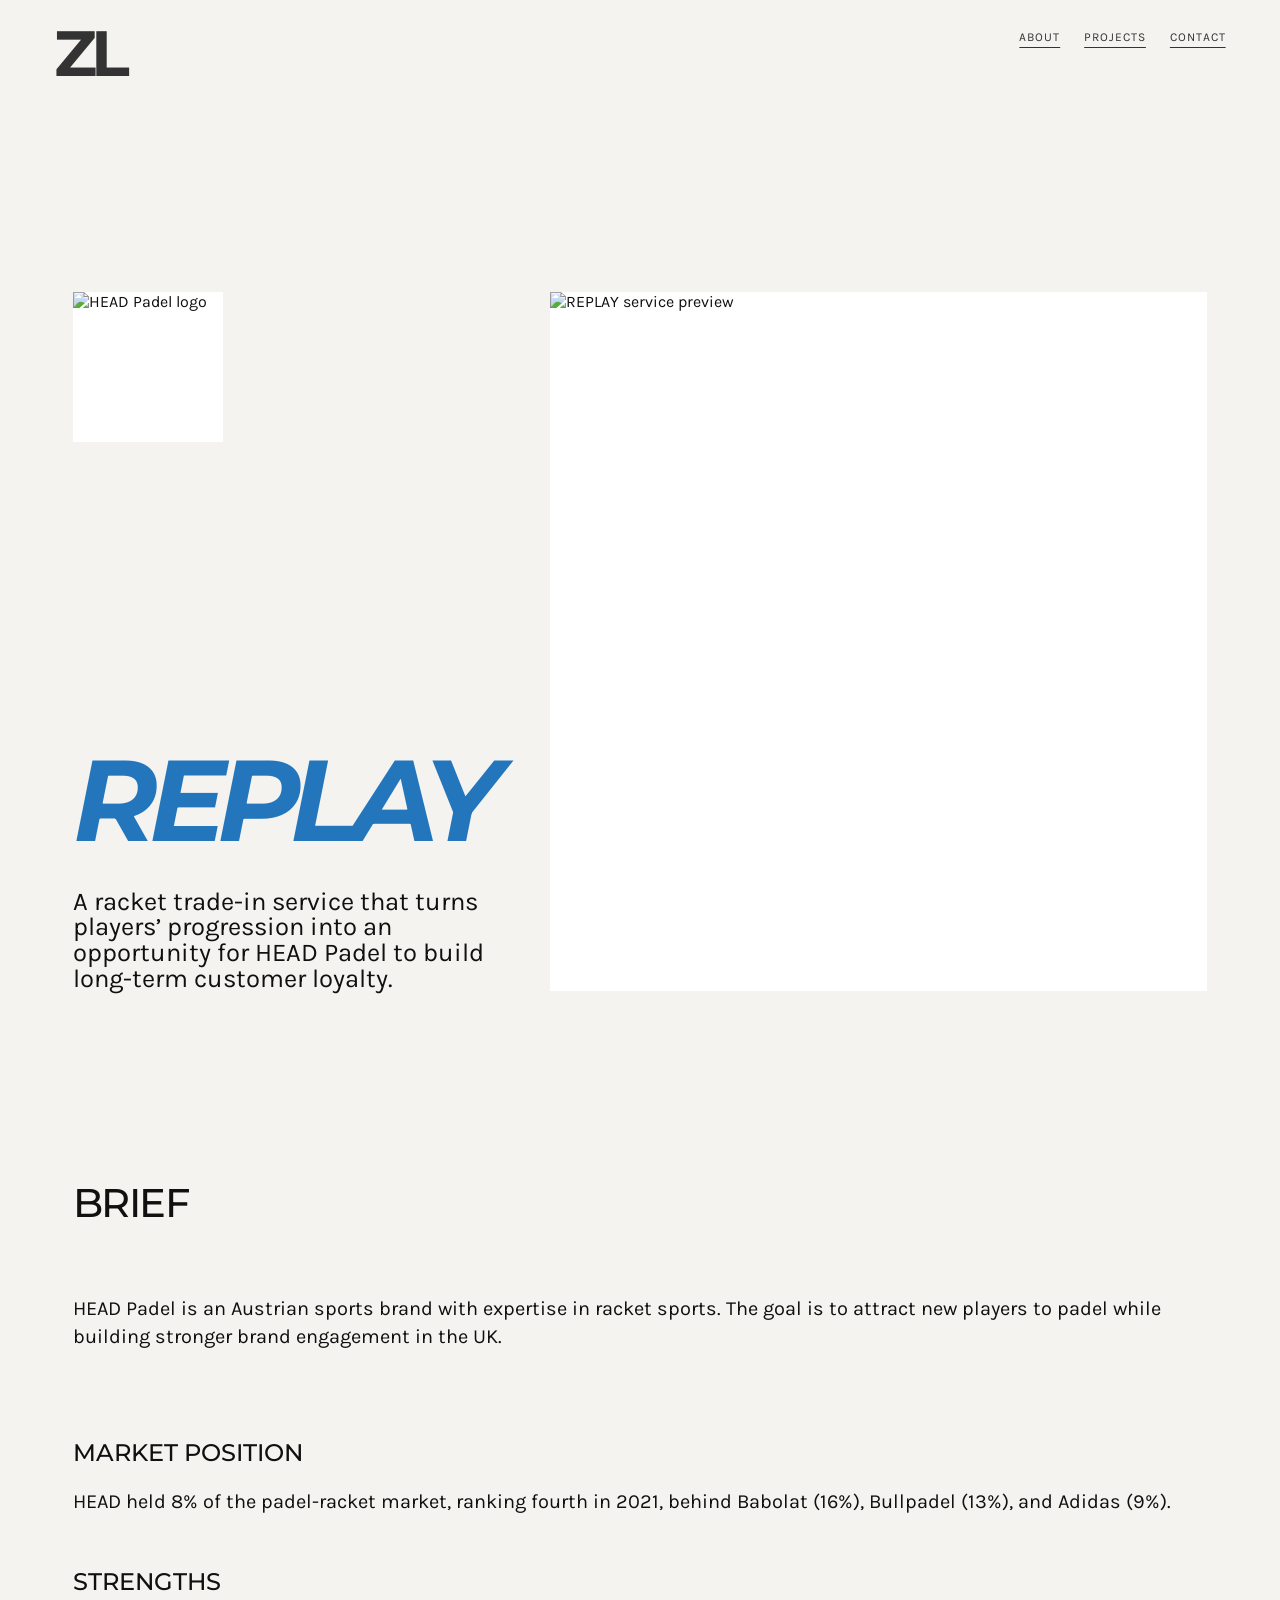
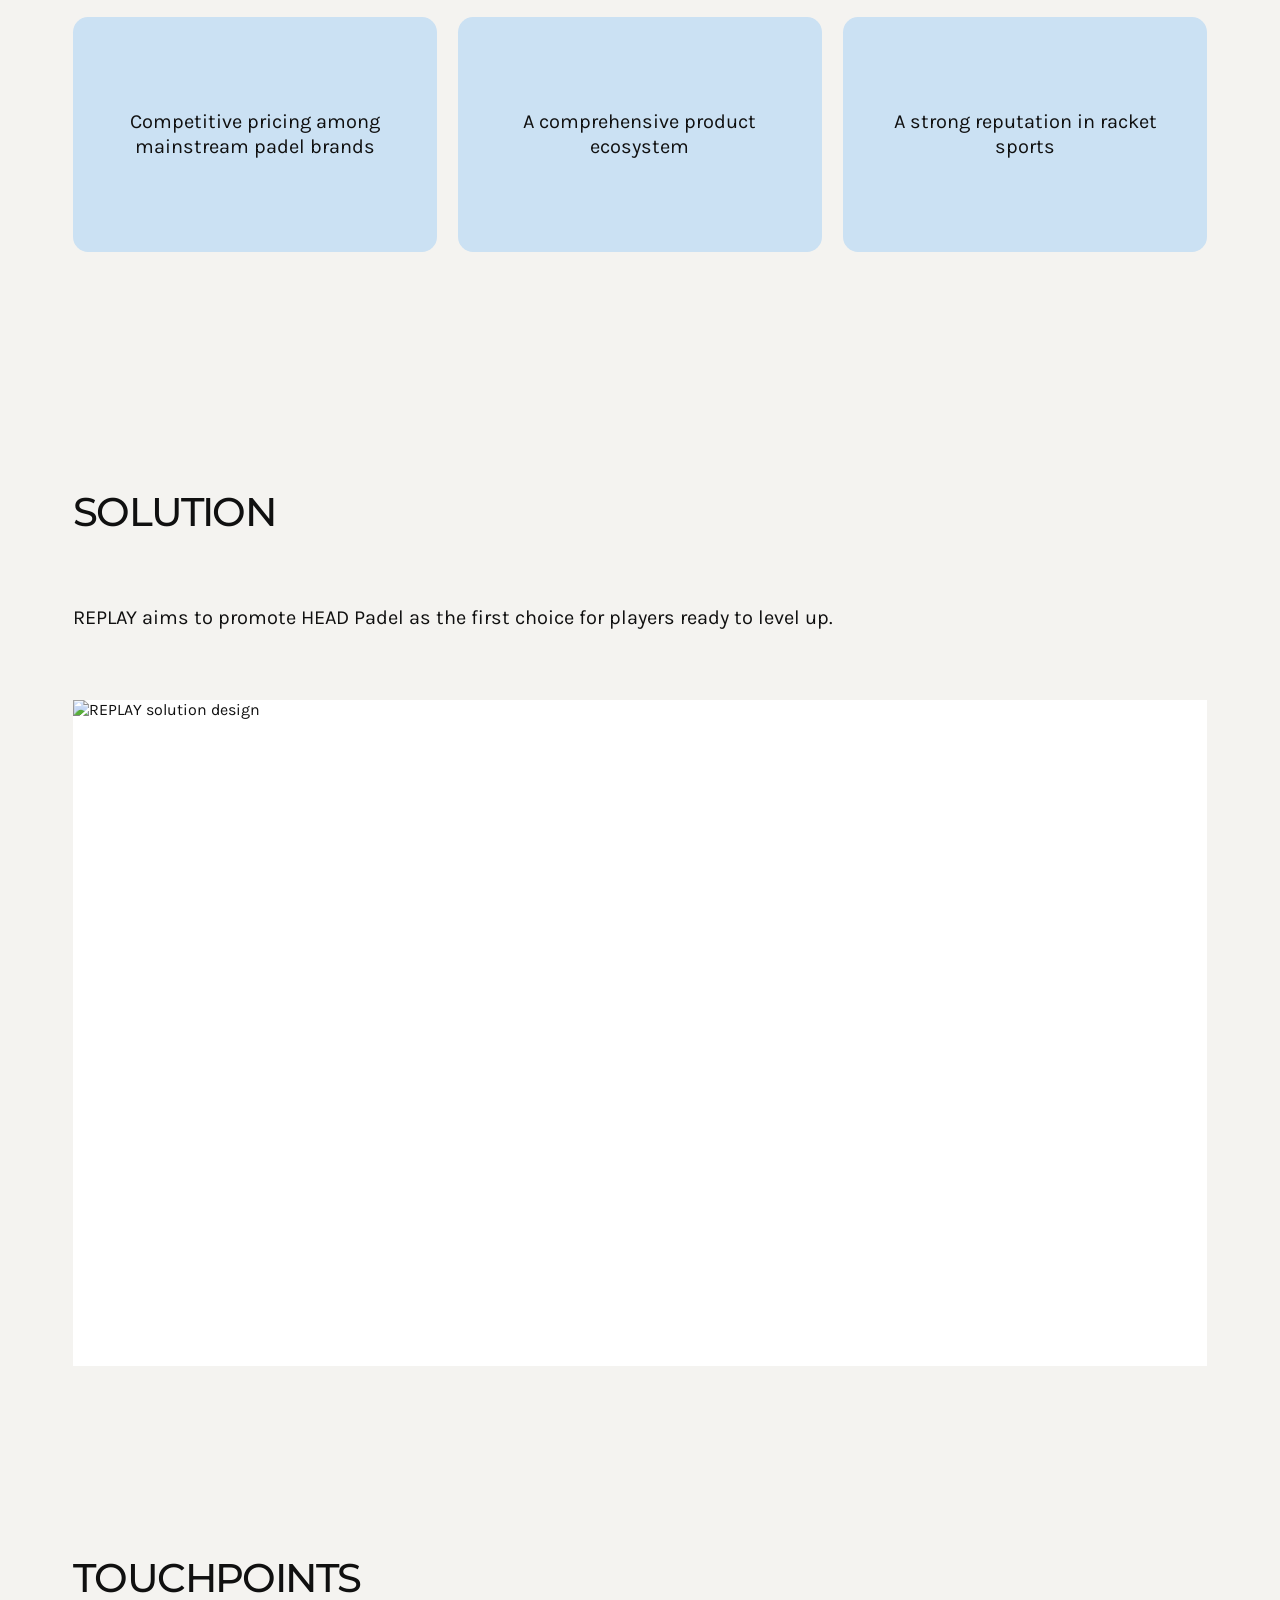
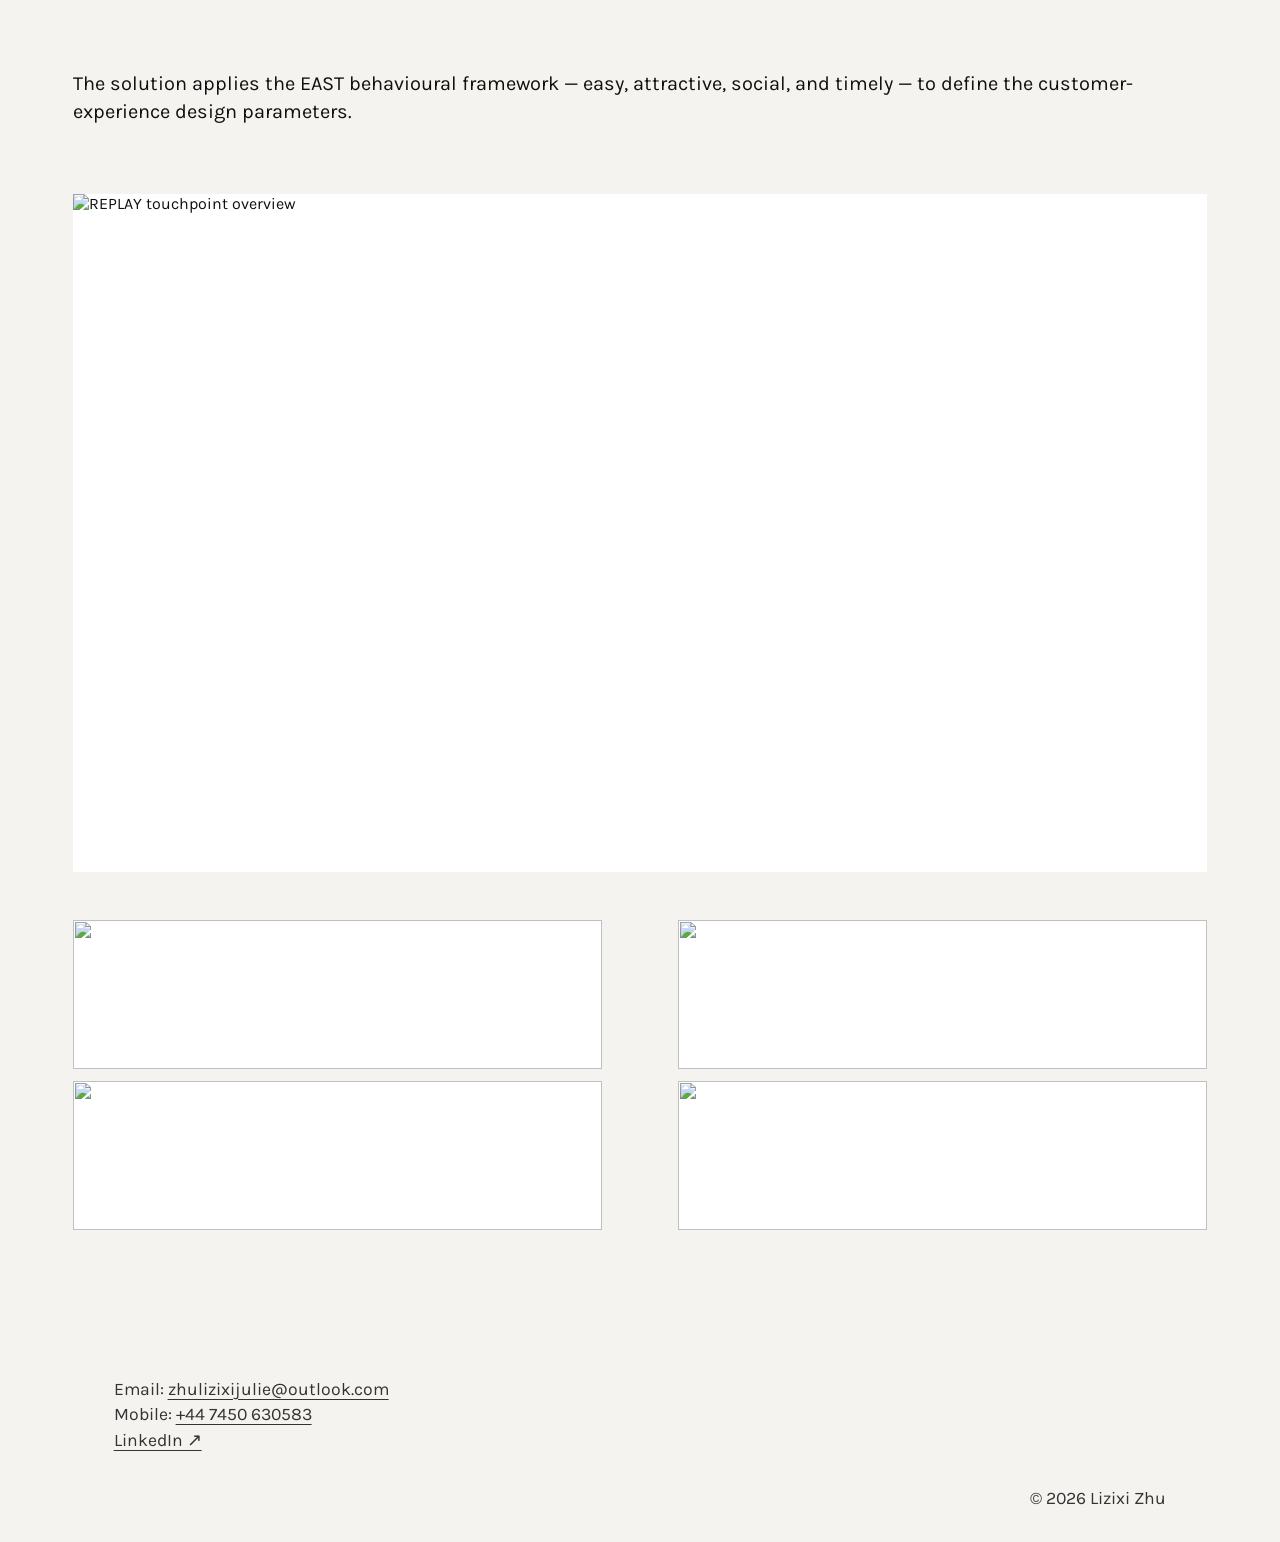
==== headpadel.html @ 60484701 "Add files via upload" ====
<!doctype html>
<html lang="en">
  <head>
    <meta charset="UTF-8" />
    <meta name="viewport" content="width=device-width, initial-scale=1.0" />
    <meta name="description" content="REPLAY — a HEAD Padel case study by Lizixi Zhu." />
    <title>REPLAY — Lizixi Zhu</title>
    <link rel="preconnect" href="https://fonts.googleapis.com" />
    <link rel="preconnect" href="https://fonts.gstatic.com" crossorigin />
    <link href="https://fonts.googleapis.com/css2?family=Karla:wght@400;500;700&family=Montserrat:ital,wght@0,400;0,500;0,600;0,700;1,700&display=swap" rel="stylesheet" />
    <link rel="stylesheet" href="styles.css" />
  </head>
  <body>
    <header class="site-header">
      <a class="monogram" href="index.html" aria-label="Lizixi Zhu home">ZL</a>
      <nav aria-label="Main navigation"><a href="index.html#about">About</a><a href="index.html#projects">Projects</a><a href="#contact">Contact</a></nav>
      <img class="header-rule" src="assets/header-rule.svg" alt="" />
    </header>

    <main class="case-study head-padel">
      <section class="case-section head-hero">
        <div class="head-hero__copy">
          <!-- Brand image: script.js → IMAGE_PLACEHOLDERS["head-brand"]. -->
          <img class="case-image head-brand-image" data-image="head-brand" src="" alt="HEAD Padel logo" />
          <h1>REPLAY</h1>
          <p>A racket trade-in service that turns players’ progression into an opportunity for HEAD Padel to build long-term customer loyalty.</p>
        </div>
        <!-- Hero image: script.js → IMAGE_PLACEHOLDERS["head-hero"]. -->
        <img class="case-image head-hero-image" data-image="head-hero" src="" alt="REPLAY service preview" />
      </section>

      <section class="case-section head-brief">
        <p class="case-label">BRIEF</p>
        <p class="head-intro">HEAD Padel is an Austrian sports brand with expertise in racket sports. The goal is to attract new players to padel while building stronger brand engagement in the UK.</p>

        <div class="head-market">
          <div>
            <h2>Market position</h2>
            <p>HEAD held 8% of the padel-racket market, ranking fourth in 2021, behind Babolat (16%), Bullpadel (13%), and Adidas (9%).</p>
          </div>
          <div>
            <h2>Strengths</h2>
            <div class="head-strengths">
              <article>Competitive pricing among mainstream padel brands</article>
              <article>A comprehensive product ecosystem</article>
              <article>A strong reputation in racket sports</article>
            </div>
          </div>
        </div>
      </section>

      <section class="case-section head-solution">
        <p class="case-label">SOLUTION</p>
        <p class="head-body">REPLAY aims to promote HEAD Padel as the first choice for players ready to level up.</p>
        <!-- Solution image: script.js → IMAGE_PLACEHOLDERS["head-solution"]. -->
        <img class="case-image head-wide-image" data-image="head-solution" src="" alt="REPLAY solution design" />
      </section>

      <section class="case-section head-touchpoints">
        <p class="case-label">TOUCHPOINTS</p>
        <p class="head-body">The solution applies the EAST behavioural framework — easy, attractive, social, and timely — to define the customer-experience design parameters.</p>
        <!-- Touchpoint overview image: script.js → IMAGE_PLACEHOLDERS["head-touchpoints"]. -->
        <img class="case-image head-wide-image head-touchpoints-image" data-image="head-touchpoints" src="" alt="REPLAY touchpoint overview" />
        <div class="head-touchpoint-slots">
          <!-- Touchpoint image 1: script.js → IMAGE_PLACEHOLDERS["head-touchpoint-1"]. -->
          <img class="case-image" data-image="head-touchpoint-1" src="" alt="" />
          <!-- Touchpoint image 2: script.js → IMAGE_PLACEHOLDERS["head-touchpoint-2"]. -->
          <img class="case-image" data-image="head-touchpoint-2" src="" alt="" />
          <!-- Touchpoint image 3: script.js → IMAGE_PLACEHOLDERS["head-touchpoint-3"]. -->
          <img class="case-image" data-image="head-touchpoint-3" src="" alt="" />
          <!-- Touchpoint image 4: script.js → IMAGE_PLACEHOLDERS["head-touchpoint-4"]. -->
          <img class="case-image" data-image="head-touchpoint-4" src="" alt="" />
        </div>
      </section>
    </main>

    <footer class="site-footer" id="contact">
      <img class="footer-rule" src="assets/footer-rule.svg" alt="" />
      <div><p>Email: <a href="mailto:zhulizixijulie@outlook.com">zhulizixijulie@outlook.com</a></p><p>Mobile: <a href="tel:+447450630583">+44 7450 630583</a></p><p><a href="https://www.linkedin.com/in/zhulidesign33/" target="_blank" rel="noreferrer">LinkedIn ↗</a></p></div>
      <p class="footer-note">© <span id="year"></span> Lizixi Zhu</p>
    </footer>
    <script src="script.js"></script>
  </body>
</html>
---- styles.css ----
:root { color: #333; background: #f4f3f0; font-family: Karla, Arial, sans-serif; }
* { box-sizing: border-box; }
html { scroll-behavior: smooth; }
body { margin: 0; min-width: 320px; background: #f4f3f0; overflow-x: hidden; }
a { color: inherit; }
.page-decoration { position: fixed; z-index: -1; inset: -30vh -40vw; background: linear-gradient(0.6deg, #f4f3f0 17%, #d5d4cf 38%, #f4f3f0 62%); transform: rotate(-75.5deg) skewX(-10deg); transform-origin: center; opacity: .85; }
.site-header { height: 10.75rem; display: flex; align-items: flex-start; justify-content: space-between; padding: 1.3rem 3.4rem; position: relative; }
.header-rule { position: absolute; left: 3.4rem; right: 3.4rem; top: 8rem; width: calc(100% - 6.8rem); height: 2px; }
.monogram { font: 700 4rem/1 Montserrat, sans-serif; text-decoration: none; letter-spacing: -.1em; }
nav { display: flex; gap: 1.5rem; padding-top: .55rem; text-transform: uppercase; font-size: .75rem; letter-spacing: .08em; }
nav a { text-underline-offset: .35rem; }
.section { border: 1px solid #171717; border-top: 0; min-height: 51.25rem; padding: 8.5rem 7.45rem 5rem; position: relative; }
.eyebrow, .section-label, .section-index { margin: 0; font: 400 2.5rem/1.1 Montserrat, sans-serif; letter-spacing: -.04em; }
h1 { font: 700 clamp(5rem, 11vw, 10rem)/.9 Montserrat, sans-serif; letter-spacing: -.08em; margin: 1rem 0 2rem; }
.intro-copy { max-width: 32rem; margin: 6rem 0 0 auto; font-size: 1.25rem; line-height: 1.35; }
.text-link { display: inline-block; margin-top: 2rem; text-underline-offset: .35rem; }
.section-heading { display: flex; justify-content: space-between; align-items: baseline; }
.section-index { font-size: 1rem; letter-spacing: .05em; }
.project-grid { display: grid; grid-template-columns: repeat(2, minmax(0, 1fr)); gap: 1.5rem; margin-top: 5rem; }
.project-card { min-height: 26.4rem; background: rgba(255,255,255,.94); text-decoration: none; padding: 1.5rem; display: flex; flex-direction: column; border: 1px solid #fff; position: relative; overflow: hidden; transition: transform .25s ease, background .25s ease; }
.project-image { display: none; position: absolute; inset: 0; width: 100%; height: 100%; object-fit: cover; }
.project-image:not([src=""]) { display: block; }
.project-card:has(.project-image:not([src=""]))::after { content: ""; position: absolute; inset: 0; background: linear-gradient(180deg, rgba(0,0,0,.1), rgba(0,0,0,.5)); }
.project-card > :not(.project-image) { position: relative; z-index: 1; }
.project-card:has(.project-image:not([src=""])) { color: #fff; }
.project-card:hover, .project-card:focus-visible { background: #fff; transform: translateY(-.4rem); outline: 2px solid #333; outline-offset: 3px; }
.project-number, .project-type, .project-action { font-size: .8rem; letter-spacing: .04em; text-transform: uppercase; }
.project-type { margin-top: .4rem; }
.project-card strong { font: 500 clamp(2.2rem, 4vw, 4.5rem)/.95 Montserrat, sans-serif; letter-spacing: -.07em; margin-top: auto; }
.project-action { margin-top: 1.5rem; }
.site-footer { min-height: 12rem; padding: 1.8rem 7.1rem; position: relative; display: grid; grid-template-columns: minmax(16rem, 1fr) auto; gap: 1rem; font-size: 1.1rem; }
.site-footer p { margin: 0 0 .35rem; }.site-footer a { text-underline-offset: .25rem; }.footer-rule { width: calc(100% - 42rem); height: 2px; position: absolute; top: 1.8rem; right: 4.4rem; }.footer-note { align-self: end; }
.header-rule, .footer-rule { display: none; }
.case-study { background: #f4f3f0; }.case-section { padding: 7.5rem max(5.7vw, 1.25rem); }.case-hero { min-height: 51.25rem; display: grid; grid-template-columns: minmax(20rem, .9fr) minmax(24rem, 1fr); gap: 4rem; align-items: center; }.case-kicker { margin: 0 0 1.5rem; font-size: .8rem; letter-spacing: .08em; }.case-hero h1 { margin: 0; font-family: Montserrat, sans-serif; text-transform: uppercase; }.case-tagline { font: 500 2rem/1.15 Karla, sans-serif; margin: 2rem 0 .35rem; }.case-hero__copy > p:last-child, .case-body, .touchpoint p, .process-step p { font-size: 1.1rem; line-height: 1.4; }.case-image { background: #fff; object-fit: cover; }.case-image[src=""] { display: block; }.case-image:not([src=""]) { display: block; }.case-image--hero { width: 100%; height: 38.6rem; }.case-label { margin: 0 0 2rem; font: 500 2.5rem/1 Montserrat, sans-serif; letter-spacing: -.04em; }.case-label--small { font-size: 1rem; letter-spacing: .06em; }.case-question { margin: 0 0 3rem auto; max-width: 72rem; padding: 2rem 3rem; background: #333; color: #fade01; font: 500 clamp(1.25rem, 2.4vw, 2.5rem)/1.15 Montserrat, sans-serif; }.case-body { max-width: 65rem; }.case-image--wide { width: 100%; height: min(58vw, 70rem); margin-top: 3rem; }.solution-grid, .touchpoint-grid { display: grid; grid-template-columns: repeat(2, minmax(0, 1fr)); gap: 4rem; }.solution-grid article { padding: 2.8rem 5rem; background: #fade01; min-height: 20rem; }.solution-grid li { margin-bottom: .85rem; font-size: 1.1rem; line-height: 1.3; }.benefit-grid { display: grid; grid-template-columns: repeat(2, 1fr); gap: 1.5rem; }.benefit-grid div { background: #fade01; min-height: 20rem; padding: 3rem; font: 600 clamp(2rem, 5vw, 5rem)/.9 Montserrat, sans-serif; letter-spacing: -.06em; }.touchpoint { margin-bottom: 4.5rem; }.touchpoint h2, .process-step h2 { margin: 0 0 1.5rem; font: 600 1.35rem/1.2 Montserrat, sans-serif; text-transform: uppercase; }.case-image--touchpoint { display: block; width: min(100%, 52rem); height: min(40vw, 38.5rem); margin: 3rem auto 0; }.case-image--tile { width: calc(50% - .75rem); height: 14.3rem; margin-top: 2rem; }.case-image--tile + .case-image--tile { margin-left: 1.5rem; }.image-row { display: grid; gap: .7rem; }.image-row--three { grid-template-columns: repeat(3, 1fr); }
@media (max-width: 700px) { .site-header { height: 8rem; padding: 1.15rem 1.25rem; }.header-rule { left: 1.25rem; right: auto; width: calc(100% - 2.5rem); top: 6rem; }.monogram { font-size: 2.6rem; }.site-header nav { gap: .8rem; font-size: .64rem; }.section { min-height: auto; padding: 4.5rem 1.25rem; }.eyebrow, .section-label { font-size: 1.65rem; }.intro-copy { margin-top: 4rem; font-size: 1.05rem; }.project-grid { grid-template-columns: 1fr; margin-top: 3rem; gap: 1rem; }.project-card { min-height: 18rem; }.site-footer { min-height: 14rem; grid-template-columns: 1fr; padding: 1.5rem 1.25rem; }.footer-rule { width: calc(100% - 2.5rem); left: 1.25rem; right: auto; top: 1rem; }.site-footer > div { padding-top: 1.5rem; }.footer-note { margin-top: 1rem; } }
@media (max-width: 700px) { .case-section { padding: 4.5rem 1.25rem; }.case-hero, .solution-grid, .touchpoint-grid, .benefit-grid, .test-results { grid-template-columns: 1fr; gap: 1.25rem; }.case-hero { min-height: auto; }.case-tagline { font-size: 1.45rem; }.case-question { padding: 1.5rem; }.case-image--hero { height: 24rem; }.case-image--wide { height: 30rem; }.solution-grid article { padding: 2rem 1.5rem; min-height: auto; }.benefit-grid div { min-height: 12rem; padding: 2rem; }.case-image--touchpoint, .case-image--process { height: 22rem; }.case-image--tile { width: 100%; height: 14rem; }.case-image--tile + .case-image--tile { margin-left: 0; }.image-row--three { grid-template-columns: 1fr; }.case-image--feedback { height: 18rem; }.test-results p { min-height: auto; } }

/* MyCheckout brief-to-co-benefits composition, based on the Figma case-study frame. */
.case-brief-refined { padding-top: 1.5rem; }
.brief-heading-row { display: grid; grid-template-columns: 1fr; gap: 2rem; }
.brief-heading-row .case-label { margin: 0 0 2rem; }
.case-stat { margin: 0; max-width: none; font: 400 1.2rem/1.5 Karla, sans-serif; }
.case-stat p { margin: 0 0 1rem; }
.case-stat cite { display: block; text-align: right; font-style: normal; font-size: .9rem; }
.brief-brand-images { display: flex; align-items: center; gap: 1.85rem; min-height: 12rem; padding: 3.2rem 0 2.7rem; }
.case-image--brand { width: 5.6rem; height: 4.95rem; }.case-image--brand-wide { width: 9.25rem; }
.brief-question-wrap { display: flex; align-items: center; min-height: 10.7rem; margin: 0 calc(-1 * max(5.7vw, 1.25rem)); padding: 2rem max(5.7vw, 1.25rem); border-radius: 100vw; background: linear-gradient(90deg, #f2f1ee 0%, #fade01 100%); }
.brief-question { max-width: 78rem; margin: 0; font: 500 clamp(1.7rem, 3.1vw, 2.5rem)/1.1 Montserrat, sans-serif; letter-spacing: -.05em; text-transform: uppercase; }
.brief-body { max-width: none; width: 100%; margin: 0; }
.brief-solution-image { height: min(58vw, 70.6rem); margin-top: 2.25rem; }
.brief-solution-label { margin: 3.5rem 0 2.5rem; }
.co-benefits-label { margin-bottom: 4rem; }
.co-benefit-grid { display: grid; grid-template-columns: repeat(2, minmax(0, 1fr)); gap: 6.9rem; }
.co-benefit-card { position: relative; min-height: 20rem; padding: 4.75rem 5rem 2.5rem; background: #fade01; }
.co-benefit-card .case-label { margin-bottom: 1.25rem; }.co-benefit-card ul { margin: 0; padding-left: 1.25rem; }.co-benefit-card li { margin-bottom: .55rem; font: 400 1.1rem/1.25 Karla, sans-serif; }
@media (max-width: 700px) { .case-brief-refined { padding-top: 2.5rem; }.brief-heading-row, .co-benefit-grid { grid-template-columns: 1fr; gap: 2rem; }.brief-brand-images { min-height: auto; padding: 2rem 0; }.brief-question-wrap { min-height: 13rem; }.brief-question { font-size: 1.65rem; }.brief-body { margin-top: 4.5rem; }.brief-solution-label { margin: 0 0 7rem; }.co-benefits-label { margin-bottom: 2rem; }.co-benefit-card { min-height: auto; padding: 4.5rem 2rem 2rem; } }

/* MyCheckout touchpoints composition, based on the Figma case-study frame. */
.case-touchpoints { padding-top: 5.1rem; }
.case-touchpoints > .case-label { margin-bottom: 5.25rem; }
.case-touchpoints .touchpoint h2 { margin-bottom: 1.6rem; font-size: 1.5rem; }
.case-touchpoints .touchpoint p { max-width: none; width: 100%; font-size: 1.25rem; line-height: 1.35; }
.case-touchpoints .touchpoint--loyalty { margin-bottom: 6.8rem; }
.case-touchpoints .case-image--touchpoint { width: min(100%, 52.125rem); height: min(38.5vw, 38.5rem); margin-top: 3.5rem; }
.case-touchpoints .touchpoint-grid { gap: 6.9rem; }
.case-touchpoints .touchpoint-grid .touchpoint { margin: 0; }
.touchpoint-image-row { display: grid; grid-template-columns: repeat(2, minmax(0, 19.375rem)); gap: 3rem; width: min(100%, 41.75rem); margin-top: 3.5rem; }
.case-touchpoints .case-image--tile { width: 100%; height: 14.3125rem; margin: 0; }
.case-touchpoints .case-image--tile + .case-image--tile { margin-left: 0; }
@media (max-width: 700px) { .case-touchpoints { padding-top: 4.5rem; }.case-touchpoints > .case-label { margin-bottom: 3rem; }.case-touchpoints .touchpoint p { font-size: 1.1rem; }.case-touchpoints .touchpoint--loyalty { margin-bottom: 4.5rem; }.case-touchpoints .touchpoint-grid { gap: 4rem; }.touchpoint-image-row { grid-template-columns: repeat(2, minmax(0, 1fr)); gap: 1rem; margin-top: 2rem; }.case-touchpoints .case-image--tile { height: 10rem; } }

/* MyCheckout retailer-feedback + process composition, based on the Figma case-study frame. */

/* Retailer specialist feedback */
.case-feedback { padding-top: 5.1rem; }
.case-feedback > .case-label { margin-bottom: 0; }
.feedback-rule { display: block; width: 5.5rem; height: 2px; background: #fade01; margin: 1.5rem 0 3.4rem; }
.feedback-quote { position: relative; width: 100%; max-width: none; margin: 0; font: 400 1.2rem/1.5 Karla, sans-serif; }
.feedback-quote::before { content: "“"; position: absolute; left: -1.7rem; top: -0.35rem; color: #fade01; font: 700 2.6rem/1 Montserrat, sans-serif; }
.feedback-quote + .feedback-quote { margin-top: 2rem; }
.feedback-quote + .image-row { margin-top: 3.6rem; }
.case-image--feedback { width: 100%; height: 25.4rem; }

/* Process */
.case-process { padding-bottom: 0; }
.process-step { padding: 2.5rem 0 4rem; }
.process-step h2 { margin: 0 0 2.2rem; font-size: 1.5rem; }
.process-step:last-of-type { padding-bottom: 2.5rem; }
.research-row { display: grid; grid-template-columns: repeat(2, minmax(0, 1fr)); gap: 3.5rem; }
.research-item .research-item__title { margin: 0 0 1.5rem; font: 500 1.05rem/1.3 Montserrat, sans-serif; text-transform: uppercase; letter-spacing: .02em; }
.case-image--research { display: block; width: 100%; height: min(36vw, 34rem); }
.case-image--process { display: block; width: min(100%, 56rem); height: min(40vw, 39rem); margin: 2rem auto 0; }
.insight-row { display: grid; grid-template-columns: minmax(9.5rem, 15.5rem) 1fr; gap: 2.25rem; align-items: center; }
.insight-row + .insight-row { margin-top: 1.75rem; }
.insight-tag { position: relative; padding: 1.4rem 1.5rem; background: #fade01; border-radius: 1.25rem; font: 500 1.05rem/1.25 Montserrat, sans-serif; letter-spacing: .02em; }
.insight-cards { display: grid; grid-template-columns: repeat(5, minmax(0, 1fr)); gap: .9rem; }
.insight-cards .insight-card { margin: 0; padding: 1.3rem 1.1rem; min-height: 10rem; background: #fff; border-radius: 1rem; font: 400 .95rem/1.35 Karla, sans-serif; }
.testing-grid { display: grid; grid-template-columns: 15.5rem 30.25rem minmax(0, 1fr); gap: 1.625rem; width: 100%; max-width: none; margin: 0; align-items: start; }
.testing-copy { max-width: none; }
.testing-copy p { margin: 0; }
.testing-copy p + p { margin-top: 1.25rem; }
.case-image--testing { display: block; width: 100%; height: 22rem; }
.testing-results { width: 100%; max-width: none; margin: 4.75rem 0 0; }
.testing-results h2 { margin: 0 0 1.9rem; font-size: 1.5rem; }
.test-results { display: grid; grid-template-columns: repeat(2, minmax(0, 1fr)); gap: 6rem; }
.result-card { display: flex; flex-direction: column; justify-content: center; min-height: 17rem; padding: 2rem 4.4rem; background: linear-gradient(90deg, #f4db00 0%, rgba(242, 241, 238, 0) 100%); border-radius: 3.125rem; }
.result-card strong { display: block; margin-bottom: 1.15rem; font: 700 4rem/.9 Karla, sans-serif; letter-spacing: -.08em; }
.result-card p { margin: 0; max-width: none; font: 400 1.25rem/1.25 Karla, sans-serif; }

@media (max-width: 700px) {
  .case-feedback { padding-top: 4.5rem; }
  .feedback-quote { font-size: 1.1rem; padding-left: 1.6rem; }
  .feedback-quote::before { left: 0; }
  .process-step { padding: 2rem 0 3rem; }
  .research-row, .testing-grid { grid-template-columns: 1fr; gap: 1.75rem; }
  .case-image--research, .case-image--testing { height: 18rem; }
  .case-image--process { height: 22rem; }
  .insight-row { grid-template-columns: 1fr; gap: 1rem; }
  .insight-cards { grid-template-columns: 1fr; }
  .insight-cards .insight-card { min-height: auto; }
  .testing-results { margin-top: 3.5rem; }
  .test-results { grid-template-columns: 1fr; gap: 1.25rem; }
  .result-card { min-height: auto; padding: 2.25rem 2rem; }
  .result-card strong { font-size: 3rem; }
}
/* （注：内容由AI生成） */

/* HEAD Padel — REPLAY case study */
.head-padel { color: #101010; }
.head-hero { display: grid; grid-template-columns: minmax(20rem, .85fr) minmax(34rem, 1.35fr); gap: 4rem; min-height: 51.25rem; align-items: start; }
.head-hero__copy { display: flex; min-height: 43.7rem; flex-direction: column; align-items: flex-start; }
.head-brand-image { width: 9.375rem; height: 9.375rem; margin-bottom: auto; }
.head-hero h1 { margin: 0; color: #2376bc; font: italic 700 clamp(5rem, 9vw, 8rem)/.92 Montserrat, sans-serif; letter-spacing: -.08em; }
.head-hero__copy > p { max-width: 49.6rem; margin: 2.25rem 0 0; font: 400 clamp(1.35rem, 2vw, 2rem)/1 Karla, sans-serif; }
.head-hero-image { width: 100%; height: 43.7rem; }
.head-brief { padding-top: 4.5rem; }
.head-brief > .case-label { margin-bottom: 4.5rem; }
.head-intro, .head-body { width: 100%; max-width: none; margin: 0; font: 400 1.25rem/1.4 Karla, sans-serif; }
.head-market { display: grid; gap: 3.25rem; margin-top: 5.5rem; }
.head-market h2 { margin: 0 0 1.25rem; color: #101010; font: 500 1.5rem/1.2 Montserrat, sans-serif; text-transform: uppercase; }
.head-market p { margin: 0; font: 400 1.25rem/1.4 Karla, sans-serif; }
.head-strengths { display: grid; grid-template-columns: repeat(3, minmax(0, 1fr)); gap: 1.35rem; }
.head-strengths article { display: grid; min-height: 14.7rem; place-items: center; padding: 2rem; border-radius: .95rem; background: #cbe1f3; text-align: center; font: 400 1.25rem/1.25 Karla, sans-serif; }
.head-solution { padding-top: 7.5rem; }
.head-solution > .case-label, .head-touchpoints > .case-label { margin-bottom: 4.5rem; }
.head-wide-image { display: block; width: 100%; height: min(52vw, 50rem); margin-top: 4.25rem; }
.head-touchpoints { padding-top: 4.5rem; }
.head-touchpoints-image { height: min(53vw, 51.1rem); }
.head-touchpoint-slots { display: grid; grid-template-columns: repeat(2, minmax(0, 1fr)); gap: .75rem 4.75rem; margin-top: 3rem; }
.head-touchpoint-slots .case-image { width: 100%; height: 9.3125rem; }
@media (max-width: 700px) { .head-hero { grid-template-columns: 1fr; gap: 2rem; min-height: auto; }.head-hero__copy { min-height: auto; }.head-brand-image { margin-bottom: 5rem; }.head-hero h1 { font-size: clamp(4.5rem, 21vw, 7rem); }.head-hero__copy > p { font-size: 1.35rem; }.head-hero-image { height: 25rem; }.head-brief, .head-solution, .head-touchpoints { padding-top: 4.5rem; }.head-brief > .case-label, .head-solution > .case-label, .head-touchpoints > .case-label { margin-bottom: 2.5rem; }.head-market { margin-top: 4rem; }.head-strengths, .head-touchpoint-slots { grid-template-columns: 1fr; gap: 1rem; }.head-strengths article { min-height: 10rem; }.head-wide-image, .head-touchpoints-image { height: 25rem; }.head-touchpoint-slots .case-image { height: 10rem; } }
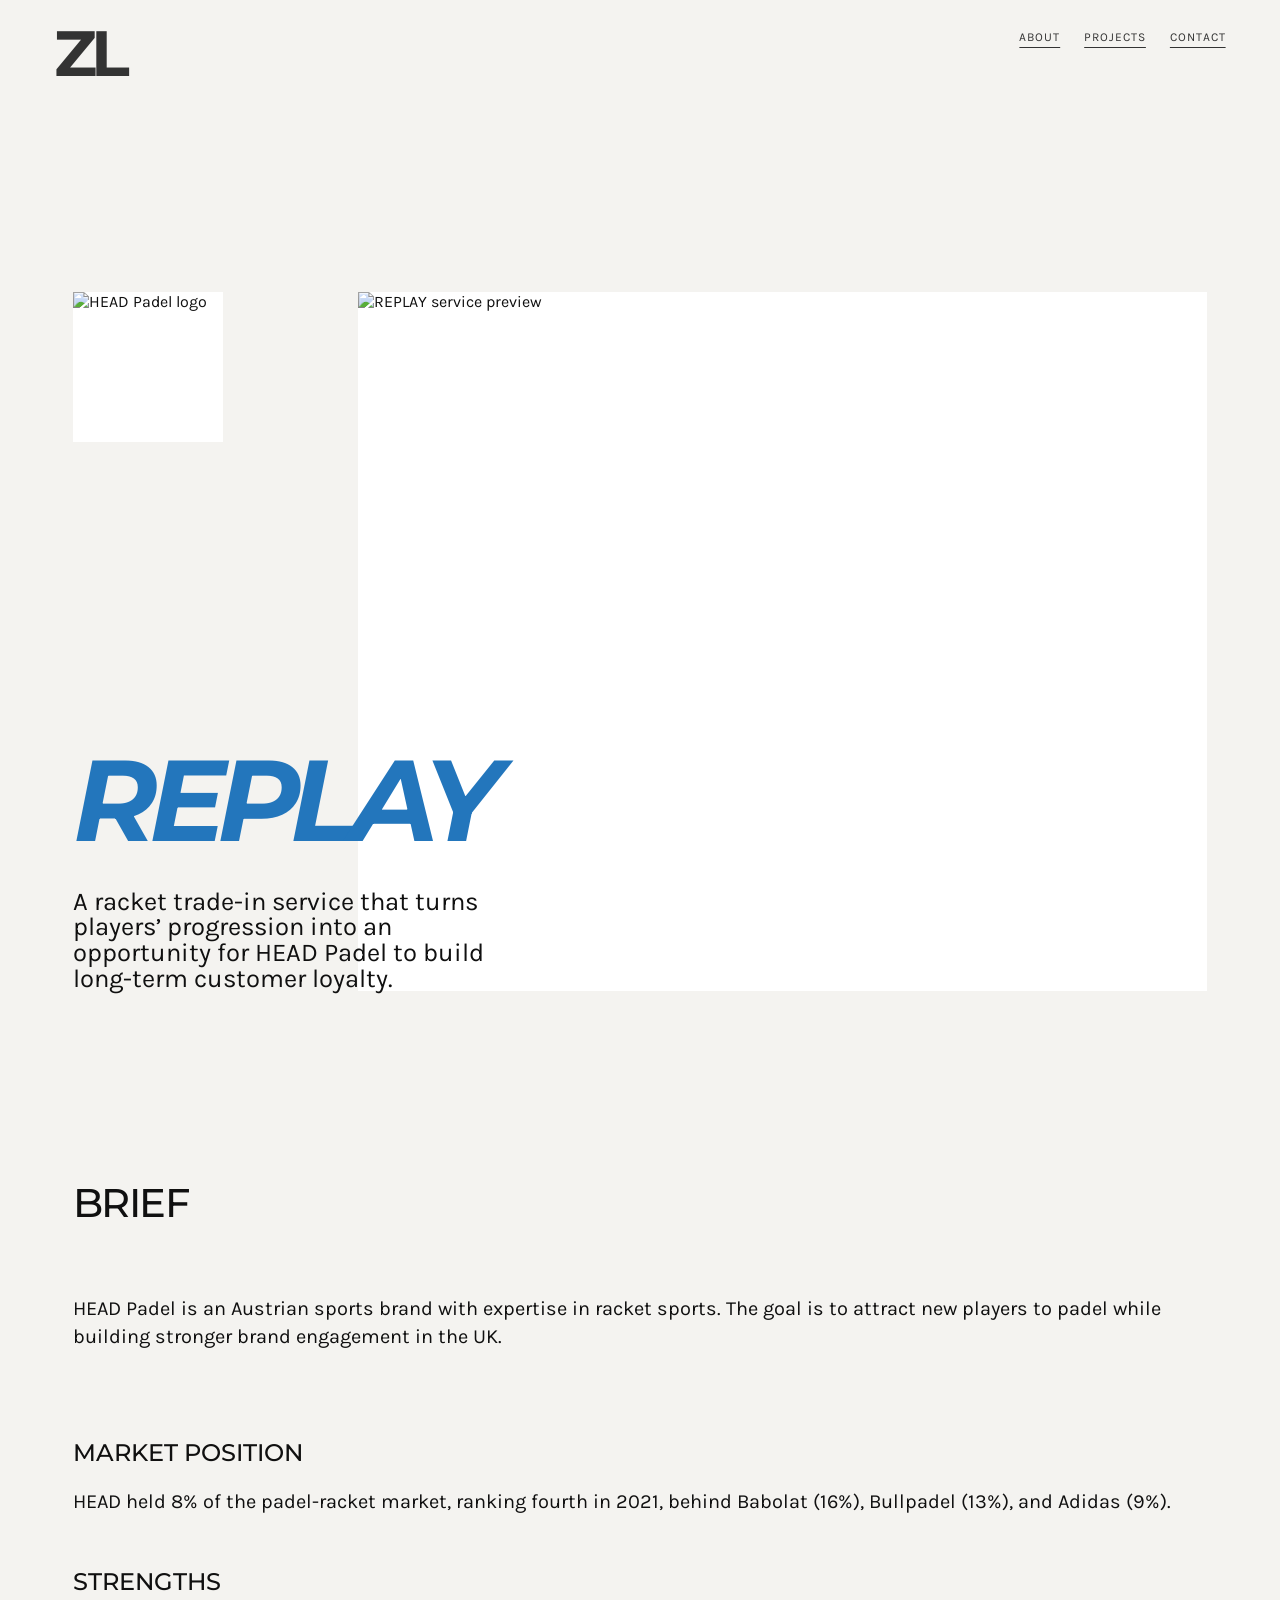
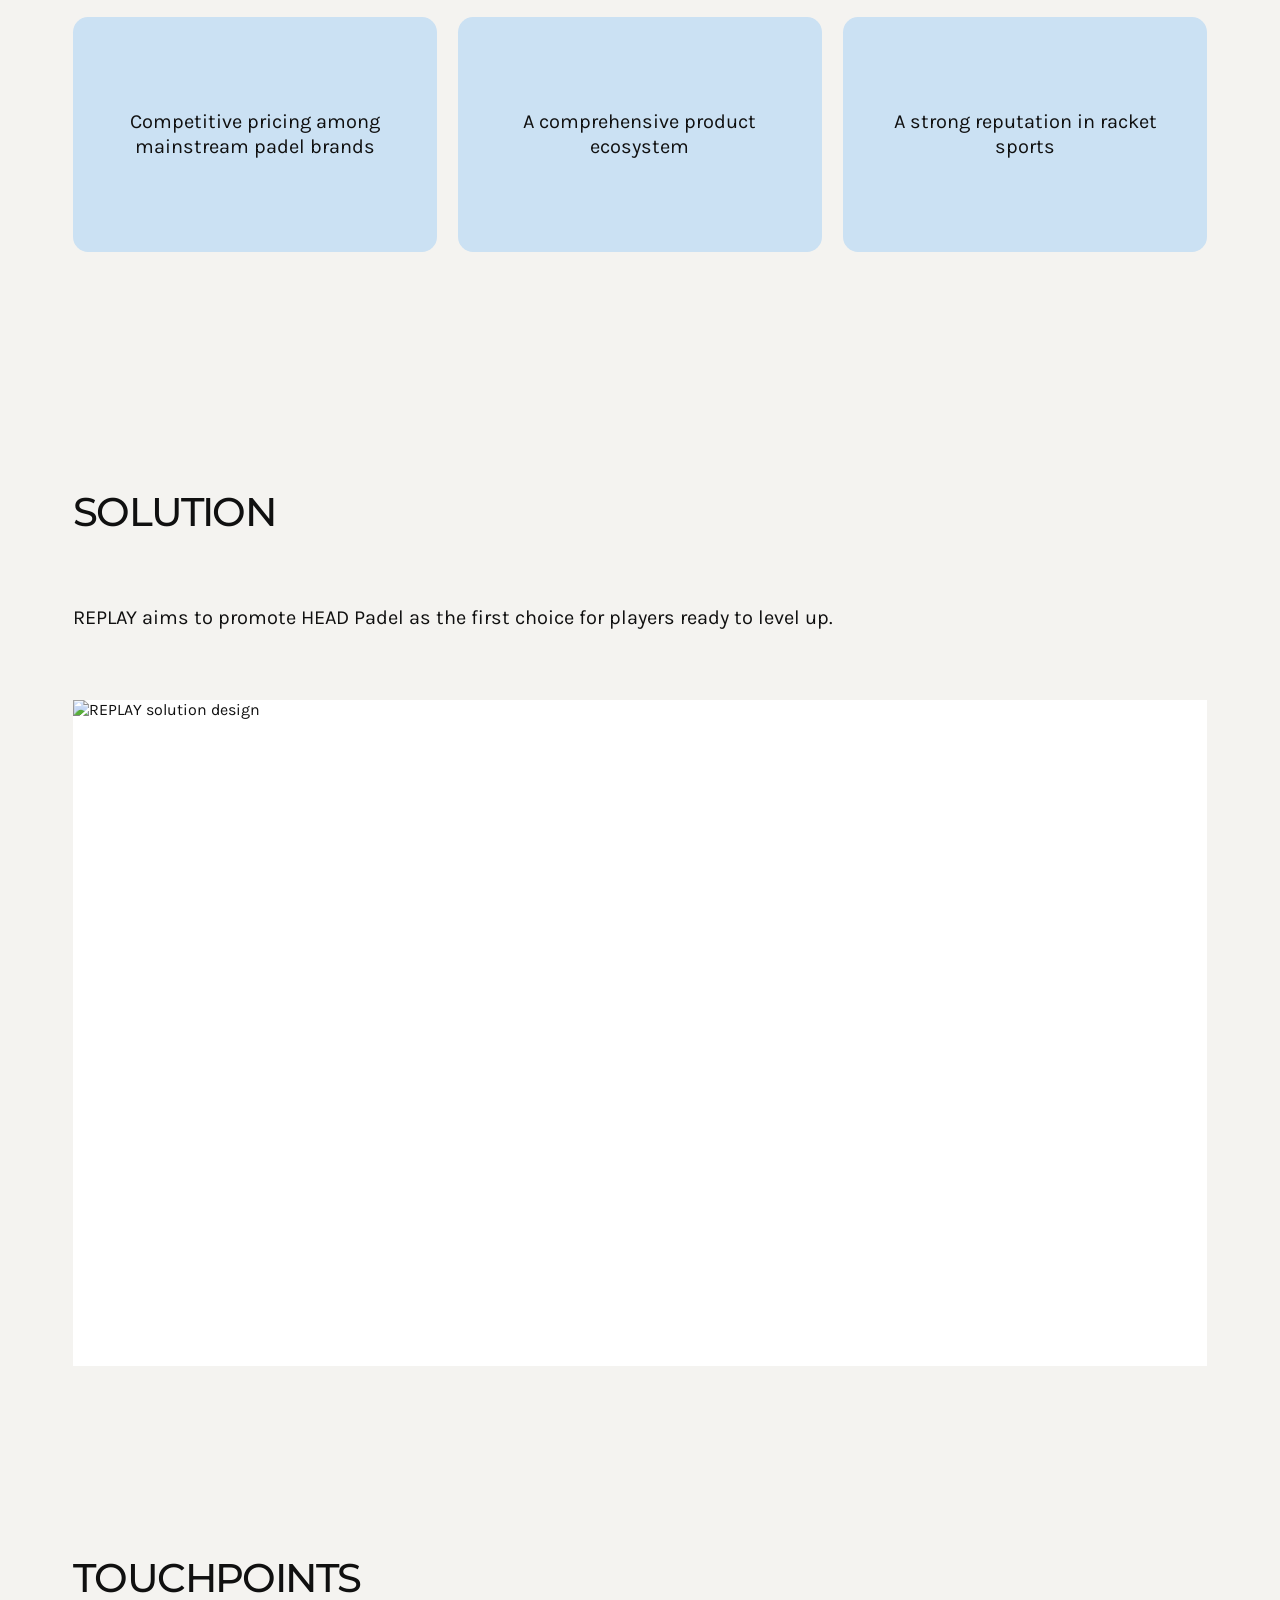
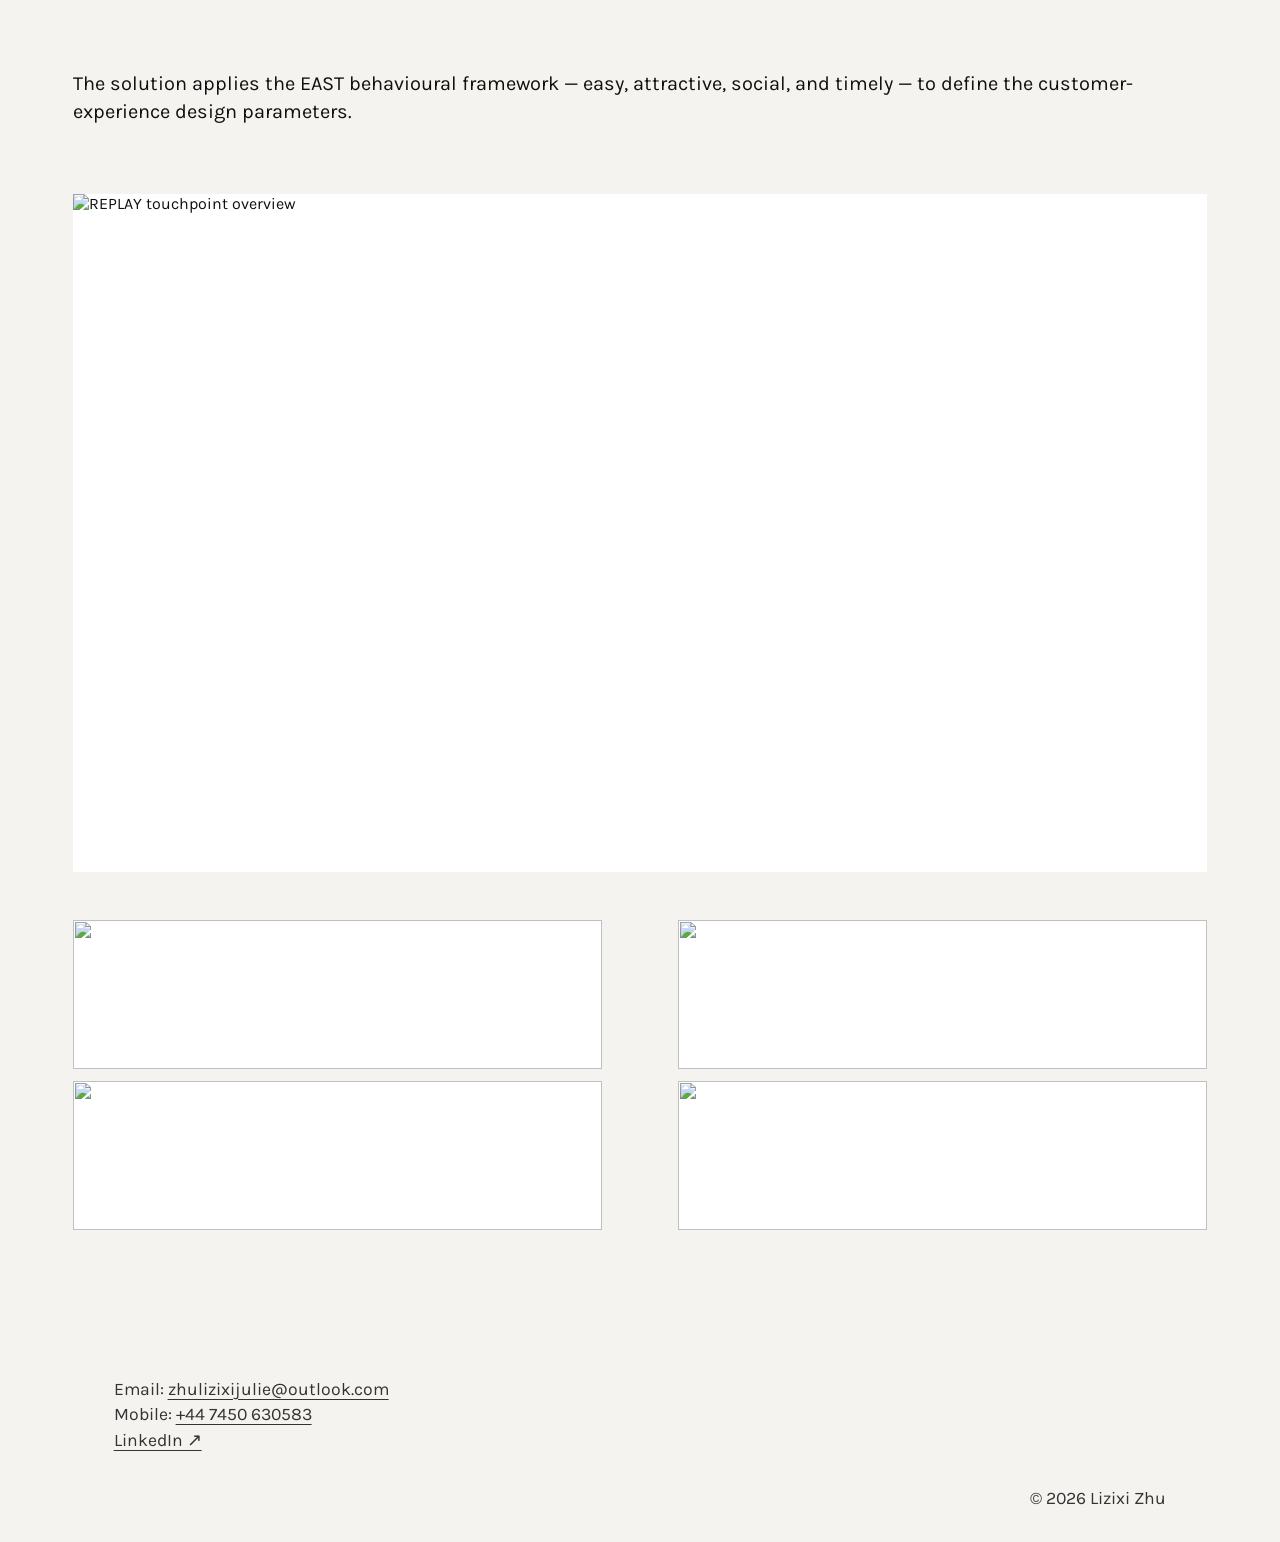
==== commit b23971aa: "Update headpadel.html" ====
--- a/headpadel.html
+++ b/headpadel.html
@@ -21,12 +21,12 @@
       <section class="case-section head-hero">
         <div class="head-hero__copy">
           <!-- Brand image: script.js → IMAGE_PLACEHOLDERS["head-brand"]. -->
-          <img class="case-image head-brand-image" data-image="head-brand" src="" alt="HEAD Padel logo" />
+          <img class="case-image head-brand-image" data-image="head-brand" src="https://github.com/JulieZhu33/zhulizixi/blob/main/HEAD%20Padel_L01.png?raw=true" alt="HEAD Padel logo" />
           <h1>REPLAY</h1>
           <p>A racket trade-in service that turns players’ progression into an opportunity for HEAD Padel to build long-term customer loyalty.</p>
         </div>
         <!-- Hero image: script.js → IMAGE_PLACEHOLDERS["head-hero"]. -->
-        <img class="case-image head-hero-image" data-image="head-hero" src="" alt="REPLAY service preview" />
+        <img class="case-image head-hero-image" data-image="head-hero" src="https://github.com/JulieZhu33/zhulizixi/blob/main/Padel_Hero.png?raw=true" alt="REPLAY service preview" />
       </section>
 
       <section class="case-section head-brief">
@@ -53,23 +53,23 @@
         <p class="case-label">SOLUTION</p>
         <p class="head-body">REPLAY aims to promote HEAD Padel as the first choice for players ready to level up.</p>
         <!-- Solution image: script.js → IMAGE_PLACEHOLDERS["head-solution"]. -->
-        <img class="case-image head-wide-image" data-image="head-solution" src="" alt="REPLAY solution design" />
+        <img class="case-image head-wide-image" data-image="head-solution" src="https://github.com/JulieZhu33/zhulizixi/blob/main/Padel_Solution.png?raw=true" alt="REPLAY solution design" />
       </section>
 
       <section class="case-section head-touchpoints">
         <p class="case-label">TOUCHPOINTS</p>
         <p class="head-body">The solution applies the EAST behavioural framework — easy, attractive, social, and timely — to define the customer-experience design parameters.</p>
         <!-- Touchpoint overview image: script.js → IMAGE_PLACEHOLDERS["head-touchpoints"]. -->
-        <img class="case-image head-wide-image head-touchpoints-image" data-image="head-touchpoints" src="" alt="REPLAY touchpoint overview" />
+        <img class="case-image head-wide-image head-touchpoints-image" data-image="head-touchpoints" src="https://github.com/JulieZhu33/zhulizixi/blob/main/Padel_Touchpoints.png?raw=true" alt="REPLAY touchpoint overview" />
         <div class="head-touchpoint-slots">
           <!-- Touchpoint image 1: script.js → IMAGE_PLACEHOLDERS["head-touchpoint-1"]. -->
-          <img class="case-image" data-image="head-touchpoint-1" src="" alt="" />
+          <img class="case-image" data-image="head-touchpoint-1" src="https://github.com/JulieZhu33/zhulizixi/blob/main/Padel_Easy.png?raw=true" alt="" />
           <!-- Touchpoint image 2: script.js → IMAGE_PLACEHOLDERS["head-touchpoint-2"]. -->
-          <img class="case-image" data-image="head-touchpoint-2" src="" alt="" />
+          <img class="case-image" data-image="head-touchpoint-2" src="https://github.com/JulieZhu33/zhulizixi/blob/main/Padel_Attractive.png?raw=true" alt="" />
           <!-- Touchpoint image 3: script.js → IMAGE_PLACEHOLDERS["head-touchpoint-3"]. -->
-          <img class="case-image" data-image="head-touchpoint-3" src="" alt="" />
+          <img class="case-image" data-image="head-touchpoint-3" src="https://github.com/JulieZhu33/zhulizixi/blob/main/Padel_Social.png?raw=true" alt="" />
           <!-- Touchpoint image 4: script.js → IMAGE_PLACEHOLDERS["head-touchpoint-4"]. -->
-          <img class="case-image" data-image="head-touchpoint-4" src="" alt="" />
+          <img class="case-image" data-image="head-touchpoint-4" src="https://github.com/JulieZhu33/zhulizixi/blob/main/Padel_Timely.png?raw=true" alt="" />
         </div>
       </section>
     </main>
--- a/styles.css
+++ b/styles.css
@@ -127,12 +127,12 @@
 
 /* HEAD Padel — REPLAY case study */
 .head-padel { color: #101010; }
-.head-hero { display: grid; grid-template-columns: minmax(20rem, .85fr) minmax(34rem, 1.35fr); gap: 4rem; min-height: 51.25rem; align-items: start; }
-.head-hero__copy { display: flex; min-height: 43.7rem; flex-direction: column; align-items: flex-start; }
+.head-hero { position: relative; display: grid; grid-template-columns: minmax(20rem, .85fr) minmax(34rem, 1.35fr); gap: 4rem; min-height: 51.25rem; align-items: start; }
+.head-hero__copy { position: relative; z-index: 1; display: flex; min-height: 43.7rem; flex-direction: column; align-items: flex-start; }
 .head-brand-image { width: 9.375rem; height: 9.375rem; margin-bottom: auto; }
 .head-hero h1 { margin: 0; color: #2376bc; font: italic 700 clamp(5rem, 9vw, 8rem)/.92 Montserrat, sans-serif; letter-spacing: -.08em; }
 .head-hero__copy > p { max-width: 49.6rem; margin: 2.25rem 0 0; font: 400 clamp(1.35rem, 2vw, 2rem)/1 Karla, sans-serif; }
-.head-hero-image { width: 100%; height: 43.7rem; }
+.head-hero-image { position: relative; z-index: 0; width: calc(100% + 12rem); height: 43.7rem; margin-left: -12rem; }
 .head-brief { padding-top: 4.5rem; }
 .head-brief > .case-label { margin-bottom: 4.5rem; }
 .head-intro, .head-body { width: 100%; max-width: none; margin: 0; font: 400 1.25rem/1.4 Karla, sans-serif; }
@@ -148,4 +148,52 @@
 .head-touchpoints-image { height: min(53vw, 51.1rem); }
 .head-touchpoint-slots { display: grid; grid-template-columns: repeat(2, minmax(0, 1fr)); gap: .75rem 4.75rem; margin-top: 3rem; }
 .head-touchpoint-slots .case-image { width: 100%; height: 9.3125rem; }
-@media (max-width: 700px) { .head-hero { grid-template-columns: 1fr; gap: 2rem; min-height: auto; }.head-hero__copy { min-height: auto; }.head-brand-image { margin-bottom: 5rem; }.head-hero h1 { font-size: clamp(4.5rem, 21vw, 7rem); }.head-hero__copy > p { font-size: 1.35rem; }.head-hero-image { height: 25rem; }.head-brief, .head-solution, .head-touchpoints { padding-top: 4.5rem; }.head-brief > .case-label, .head-solution > .case-label, .head-touchpoints > .case-label { margin-bottom: 2.5rem; }.head-market { margin-top: 4rem; }.head-strengths, .head-touchpoint-slots { grid-template-columns: 1fr; gap: 1rem; }.head-strengths article { min-height: 10rem; }.head-wide-image, .head-touchpoints-image { height: 25rem; }.head-touchpoint-slots .case-image { height: 10rem; } }
+@media (max-width: 700px) { .head-hero { grid-template-columns: 1fr; gap: 2rem; min-height: auto; }.head-hero__copy { min-height: auto; }.head-brand-image { margin-bottom: 5rem; }.head-hero h1 { font-size: clamp(4.5rem, 21vw, 7rem); }.head-hero__copy > p { font-size: 1.35rem; }.head-hero-image { width: 100%; height: 25rem; margin-left: 0; }.head-brief, .head-solution, .head-touchpoints { padding-top: 4.5rem; }.head-brief > .case-label, .head-solution > .case-label, .head-touchpoints > .case-label { margin-bottom: 2.5rem; }.head-market { margin-top: 4rem; }.head-strengths, .head-touchpoint-slots { grid-template-columns: 1fr; gap: 1rem; }.head-strengths article { min-height: 10rem; }.head-wide-image, .head-touchpoints-image { height: 25rem; }.head-touchpoint-slots .case-image { height: 10rem; } }
+
+/* ===== Copilot animations ===== */
+
+.case-section {
+  opacity: 0;
+  transform: translateY(24px);
+  transition:
+    opacity 0.7s ease,
+    transform 0.7s ease;
+}
+
+.case-section.is-visible {
+  opacity: 1;
+  transform: translateY(0);
+}
+
+/* Hero appears immediately */
+.case-hero {
+  opacity: 1;
+  transform: none;
+}
+
+/* Images */
+.case-image {
+  transition:
+    transform 0.45s ease,
+    box-shadow 0.45s ease;
+}
+
+.case-image:hover {
+  transform: translateY(-4px);
+}
+
+/* Cards */
+.co-benefit-card,
+.insight-card,
+.result-card {
+  transition:
+    transform 0.35s ease,
+    box-shadow 0.35s ease;
+}
+
+.co-benefit-card:hover,
+.insight-card:hover,
+.result-card:hover {
+  transform: translateY(-4px);
+  box-shadow: 0 10px 30px rgba(0,0,0,0.08);
+}
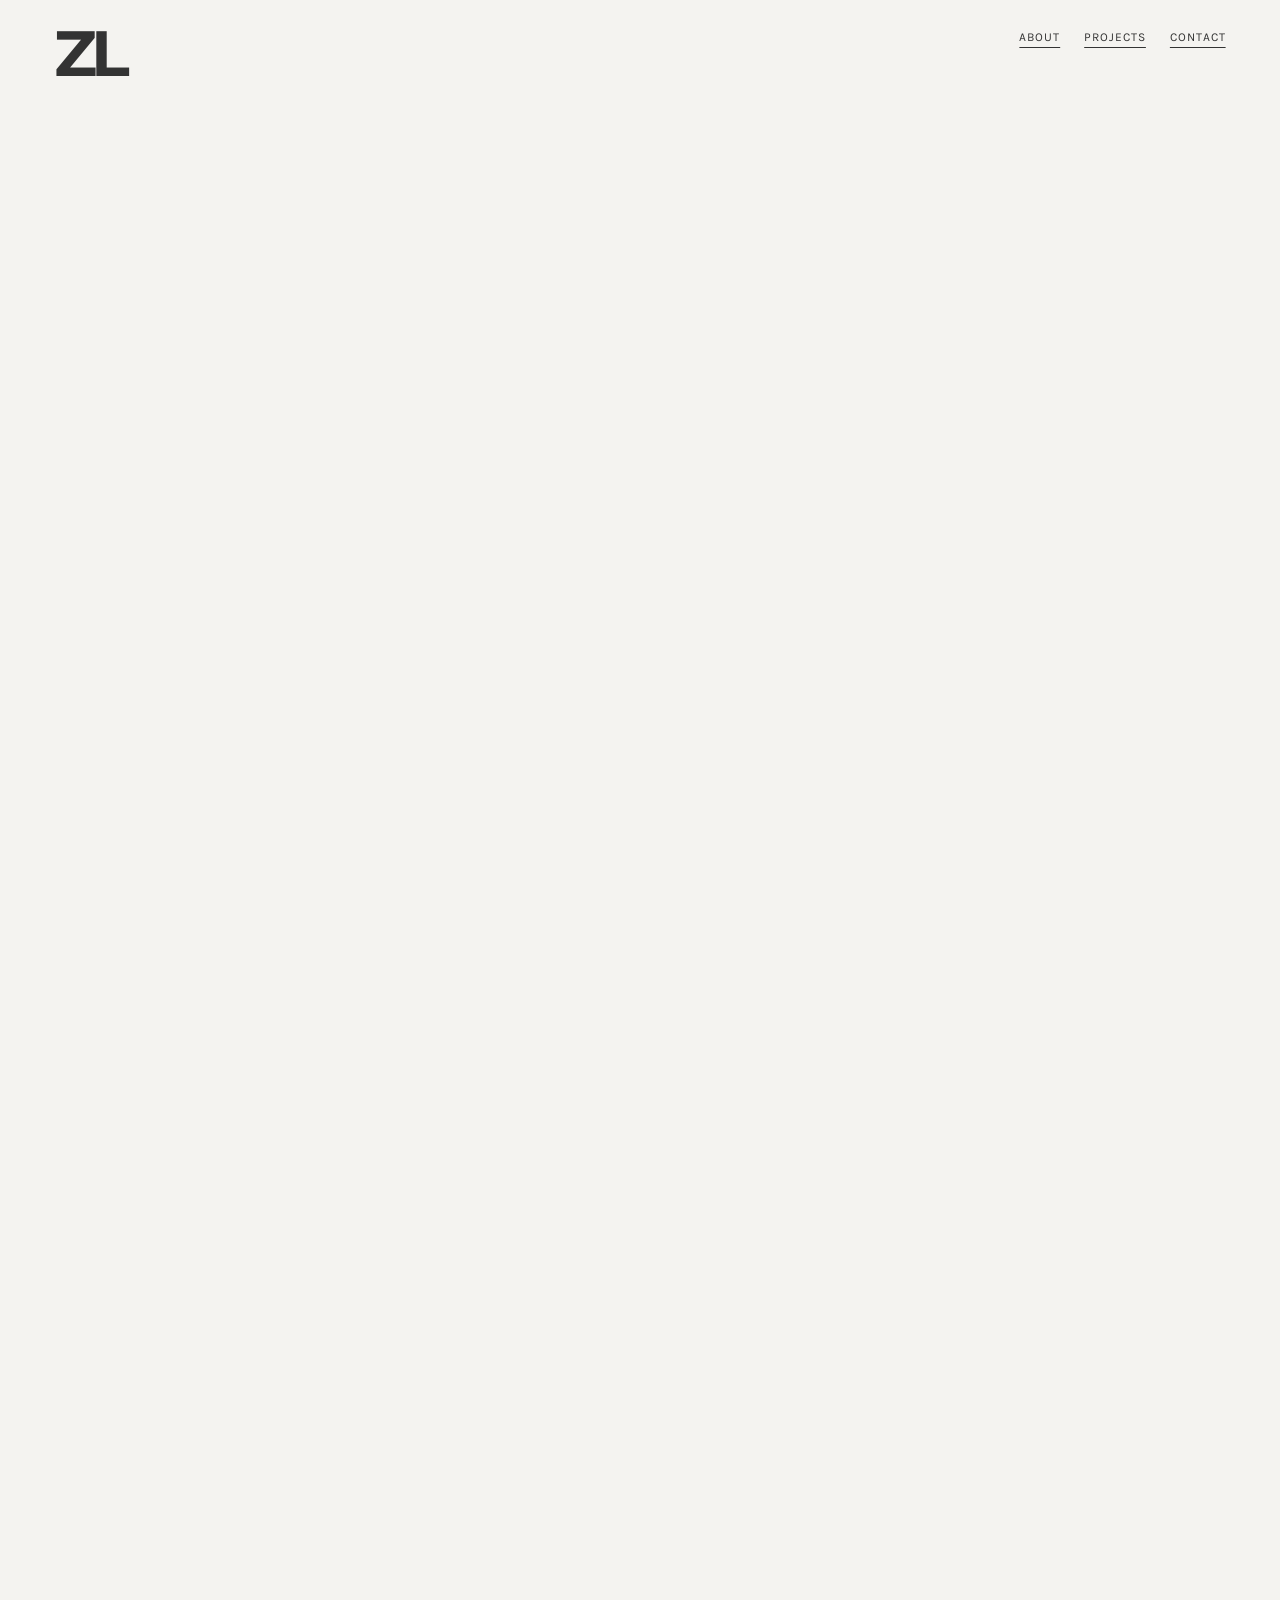
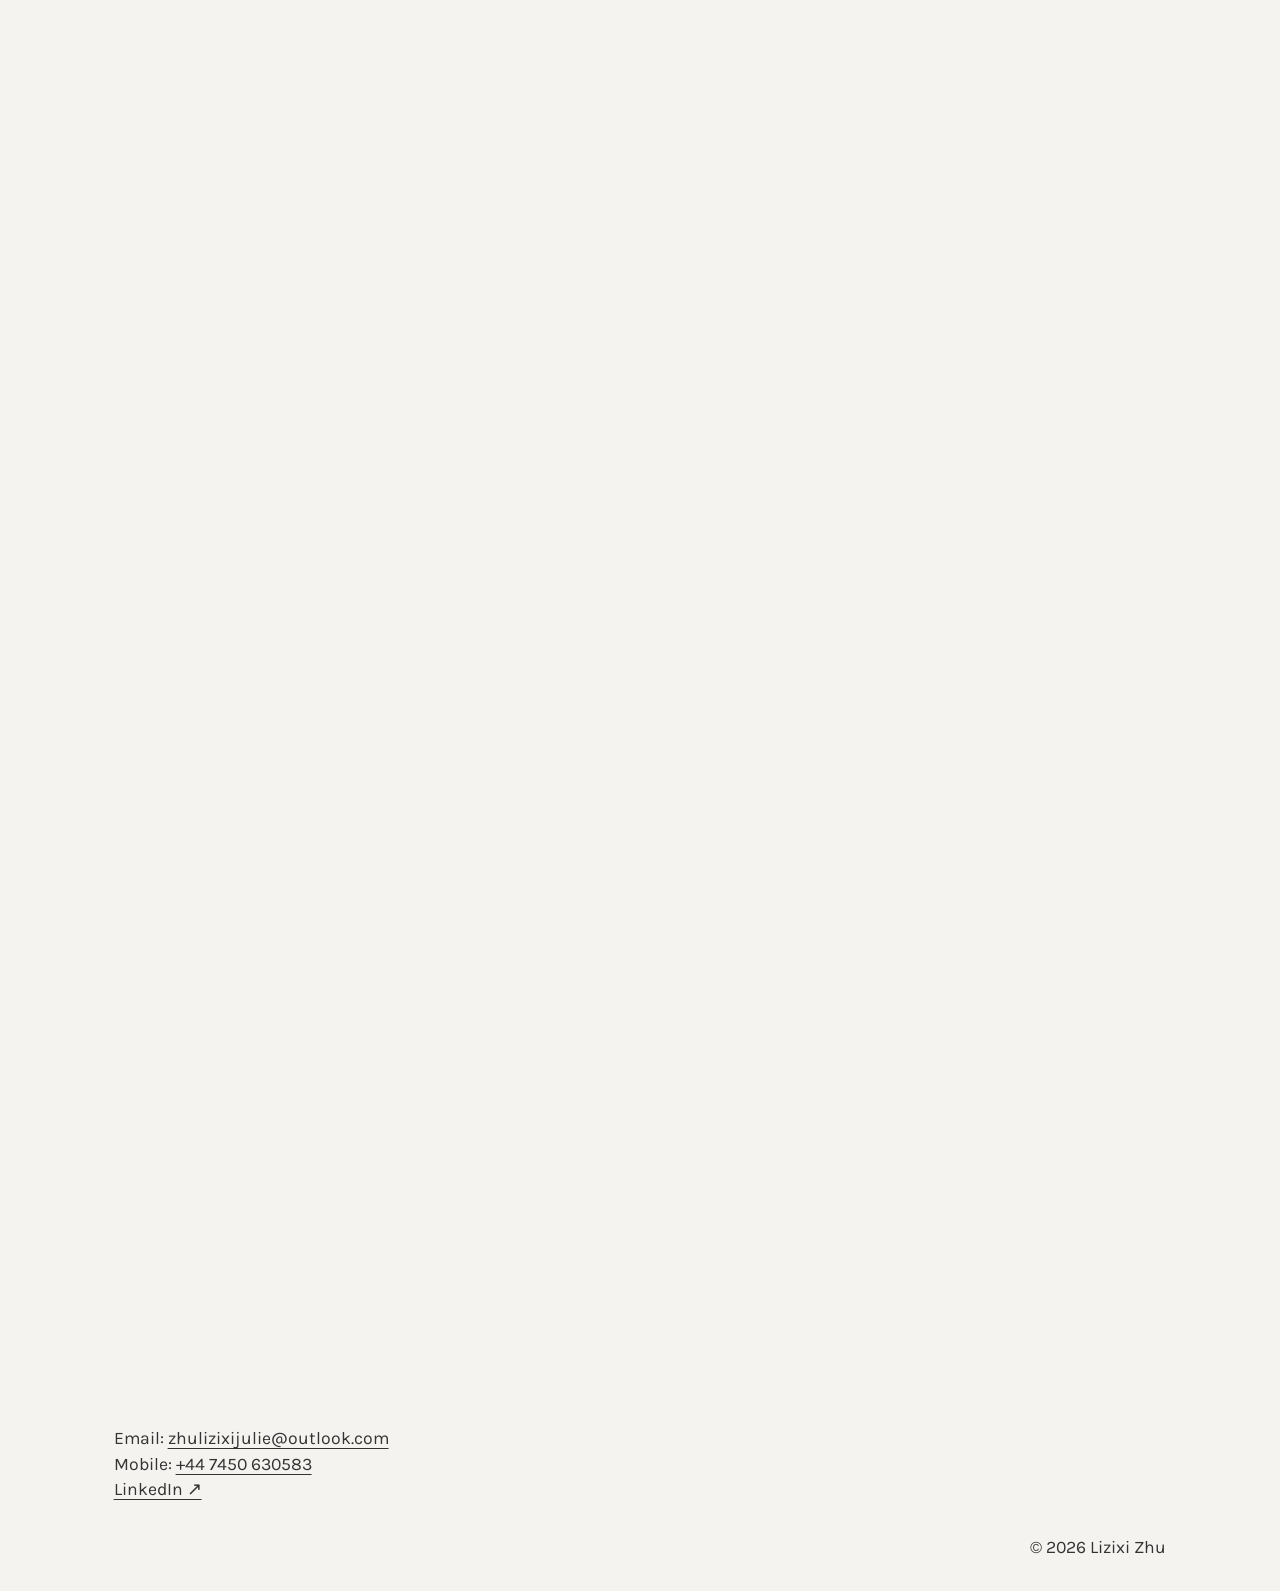
==== commit 4014a939: "Add files via upload" ====
--- a/headpadel.html
+++ b/headpadel.html
@@ -21,12 +21,12 @@
       <section class="case-section head-hero">
         <div class="head-hero__copy">
           <!-- Brand image: script.js → IMAGE_PLACEHOLDERS["head-brand"]. -->
-          <img class="case-image head-brand-image" data-image="head-brand" src="https://github.com/JulieZhu33/zhulizixi/blob/main/HEAD%20Padel_L01.png?raw=true" alt="HEAD Padel logo" />
+          <img class="case-image head-brand-image" data-image="head-brand" src="" alt="HEAD Padel logo" />
           <h1>REPLAY</h1>
           <p>A racket trade-in service that turns players’ progression into an opportunity for HEAD Padel to build long-term customer loyalty.</p>
         </div>
         <!-- Hero image: script.js → IMAGE_PLACEHOLDERS["head-hero"]. -->
-        <img class="case-image head-hero-image" data-image="head-hero" src="https://github.com/JulieZhu33/zhulizixi/blob/main/Padel_Hero.png?raw=true" alt="REPLAY service preview" />
+        <img class="case-image head-hero-image" data-image="head-hero" src="" alt="REPLAY service preview" />
       </section>
 
       <section class="case-section head-brief">
@@ -53,23 +53,88 @@
         <p class="case-label">SOLUTION</p>
         <p class="head-body">REPLAY aims to promote HEAD Padel as the first choice for players ready to level up.</p>
         <!-- Solution image: script.js → IMAGE_PLACEHOLDERS["head-solution"]. -->
-        <img class="case-image head-wide-image" data-image="head-solution" src="https://github.com/JulieZhu33/zhulizixi/blob/main/Padel_Solution.png?raw=true" alt="REPLAY solution design" />
+        <img class="case-image head-wide-image" data-image="head-solution" src="" alt="REPLAY solution design" />
       </section>
 
       <section class="case-section head-touchpoints">
         <p class="case-label">TOUCHPOINTS</p>
         <p class="head-body">The solution applies the EAST behavioural framework — easy, attractive, social, and timely — to define the customer-experience design parameters.</p>
         <!-- Touchpoint overview image: script.js → IMAGE_PLACEHOLDERS["head-touchpoints"]. -->
-        <img class="case-image head-wide-image head-touchpoints-image" data-image="head-touchpoints" src="https://github.com/JulieZhu33/zhulizixi/blob/main/Padel_Touchpoints.png?raw=true" alt="REPLAY touchpoint overview" />
+        <img class="case-image head-wide-image head-touchpoints-image" data-image="head-touchpoints" src="" alt="REPLAY touchpoint overview" />
         <div class="head-touchpoint-slots">
           <!-- Touchpoint image 1: script.js → IMAGE_PLACEHOLDERS["head-touchpoint-1"]. -->
-          <img class="case-image" data-image="head-touchpoint-1" src="https://github.com/JulieZhu33/zhulizixi/blob/main/Padel_Easy.png?raw=true" alt="" />
+          <img class="case-image" data-image="head-touchpoint-1" src="" alt="" />
           <!-- Touchpoint image 2: script.js → IMAGE_PLACEHOLDERS["head-touchpoint-2"]. -->
-          <img class="case-image" data-image="head-touchpoint-2" src="https://github.com/JulieZhu33/zhulizixi/blob/main/Padel_Attractive.png?raw=true" alt="" />
+          <img class="case-image" data-image="head-touchpoint-2" src="" alt="" />
           <!-- Touchpoint image 3: script.js → IMAGE_PLACEHOLDERS["head-touchpoint-3"]. -->
-          <img class="case-image" data-image="head-touchpoint-3" src="https://github.com/JulieZhu33/zhulizixi/blob/main/Padel_Social.png?raw=true" alt="" />
+          <img class="case-image" data-image="head-touchpoint-3" src="" alt="" />
           <!-- Touchpoint image 4: script.js → IMAGE_PLACEHOLDERS["head-touchpoint-4"]. -->
-          <img class="case-image" data-image="head-touchpoint-4" src="https://github.com/JulieZhu33/zhulizixi/blob/main/Padel_Timely.png?raw=true" alt="" />
+          <img class="case-image" data-image="head-touchpoint-4" src="" alt="" />
+        </div>
+      </section>
+
+      <section class="case-section head-audience">
+        <p class="case-label">TARGETING AUDIENCE</p>
+        <div class="head-persona">
+          <!-- Targeting audience image: script.js → IMAGE_PLACEHOLDERS["head-audience"]. -->
+          <img class="case-image head-persona-image" data-image="head-audience" src="" alt="Young progressing players" />
+          <article class="head-persona-card">
+            <h2>Young progressing players</h2>
+            <dl>
+              <div><dt>Age:</dt><dd>22-29</dd></div>
+              <div><dt>Playing level:</dt><dd>Beginner→intermediate</dd></div>
+              <div><dt>Budget:</dt><dd>Medium</dd></div>
+              <div><dt>Behaviour:</dt><dd>Increasing frequency of play, improving lifestyle as they become financially independent</dd></div>
+              <div><dt>Current equipment:</dt><dd>Entry-level, inexpensive, second-hand or previously rented racket</dd></div>
+              <div><dt>Psychological Motivation:</dt><dd>To make their growing commitment to padel tangible</dd></div>
+            </dl>
+          </article>
+        </div>
+      </section>
+
+      <section class="case-section head-research">
+        <p class="case-label">RESEARCH METHODS</p>
+        <div class="research-audience-cards">
+          <article><p>Targeting audience</p><strong><span>age</span> 18-29</strong></article>
+          <article><p>Experience</p><strong>Existing padel players</strong></article>
+          <article><p>Region</p><strong>United Kingdom</strong></article>
+        </div>
+        <div class="research-methods-grid">
+          <article class="research-method-card">
+            <p>Quantitative</p>
+            <strong>N= 23</strong>
+            <span>Respondents</span>
+            <span>Online questionnaire (5 Mins)</span>
+          </article>
+          <article class="research-method-card">
+            <p>Qualitative</p>
+            <strong>N = 6</strong>
+            <span>Respondents</span>
+            <span>Semi-structured interview (20 mins)</span>
+          </article>
+        </div>
+        <div class="research-objectives-grid">
+          <article>
+            <h2>Quantitative research objectives</h2>
+            <ul>
+              <li>How they discovered padel</li>
+              <li>How long they've played</li>
+              <li>How frequently they play</li>
+              <li>Why they picked up padel</li>
+              <li>Racket ownership</li>
+              <li>How much they'd spend</li>
+              <li>Which brands they know</li>
+            </ul>
+          </article>
+          <article>
+            <h2>Qualitative research objectives</h2>
+            <ul>
+              <li>Barriers to play more</li>
+              <li>What motivate them to continue to play</li>
+              <li>When did they start to purchase equipments</li>
+              <li>What motivate them to choose a specific brand</li>
+            </ul>
+          </article>
         </div>
       </section>
     </main>
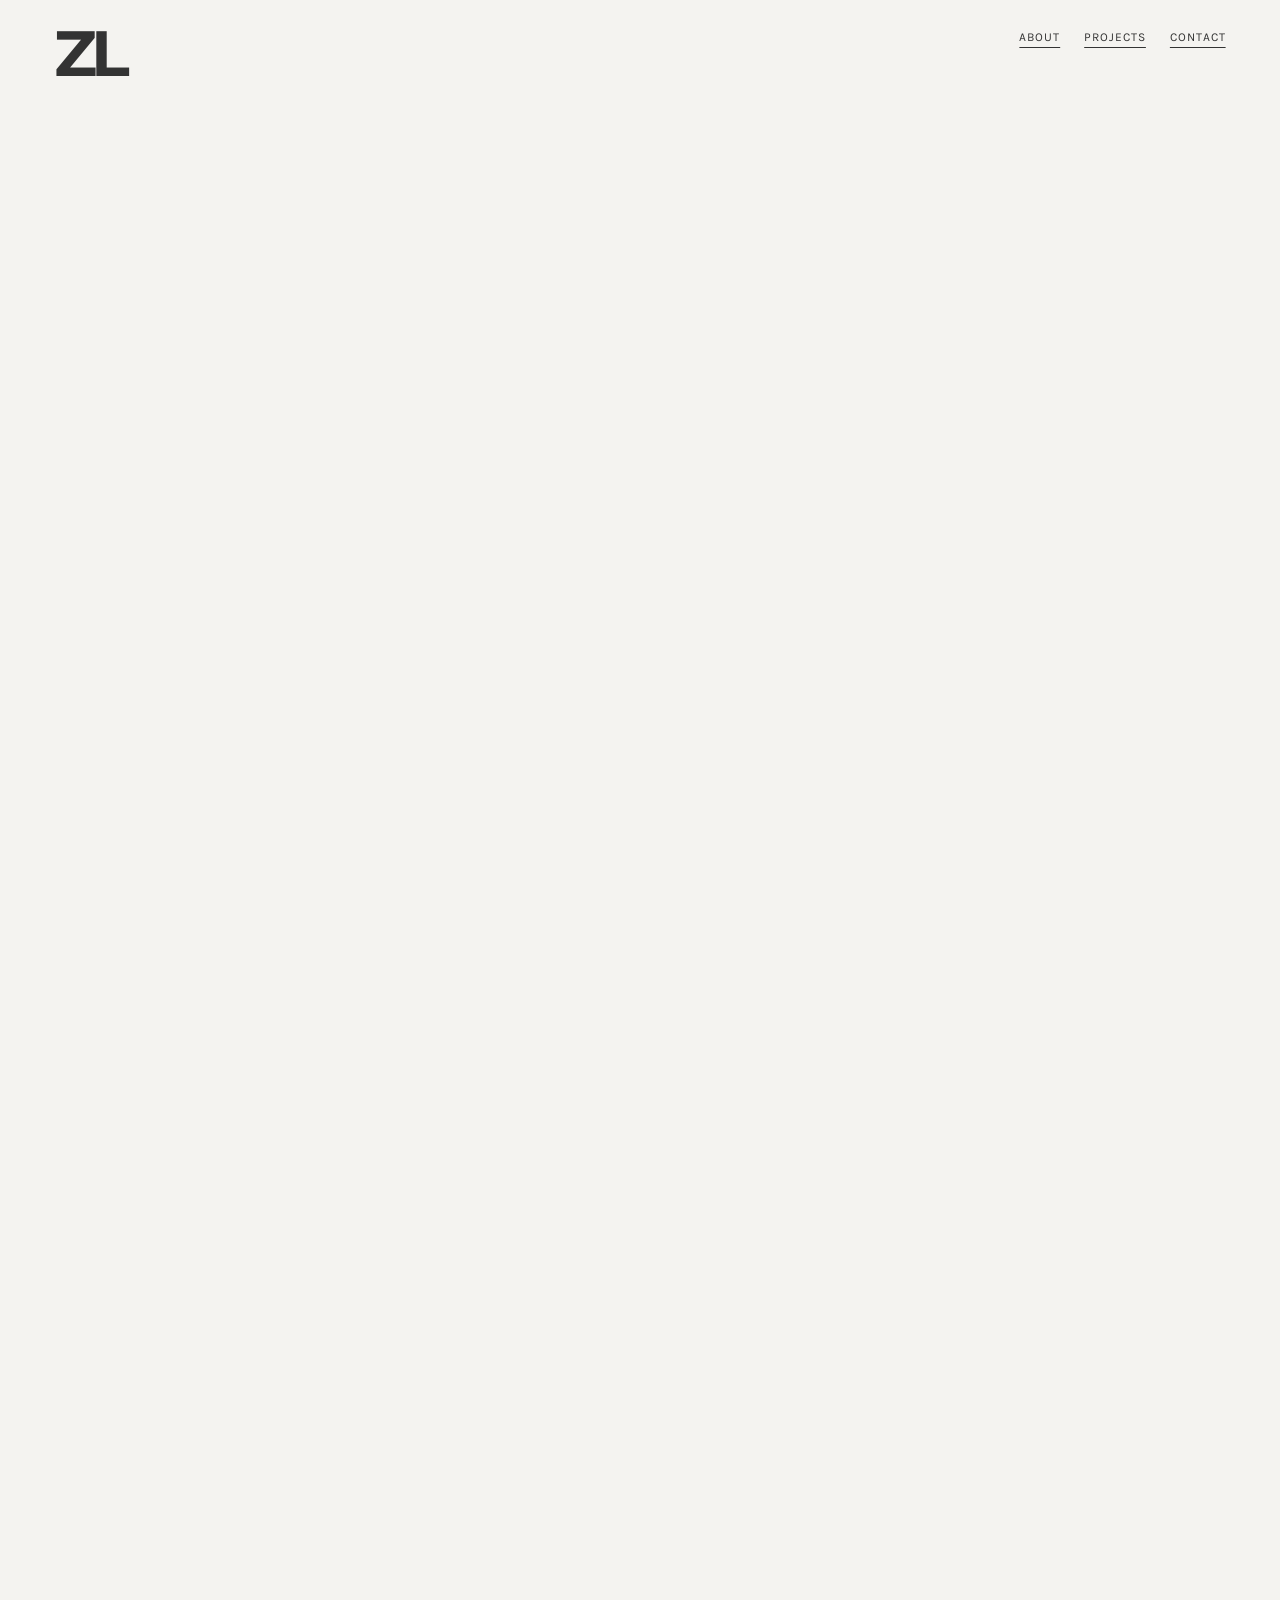
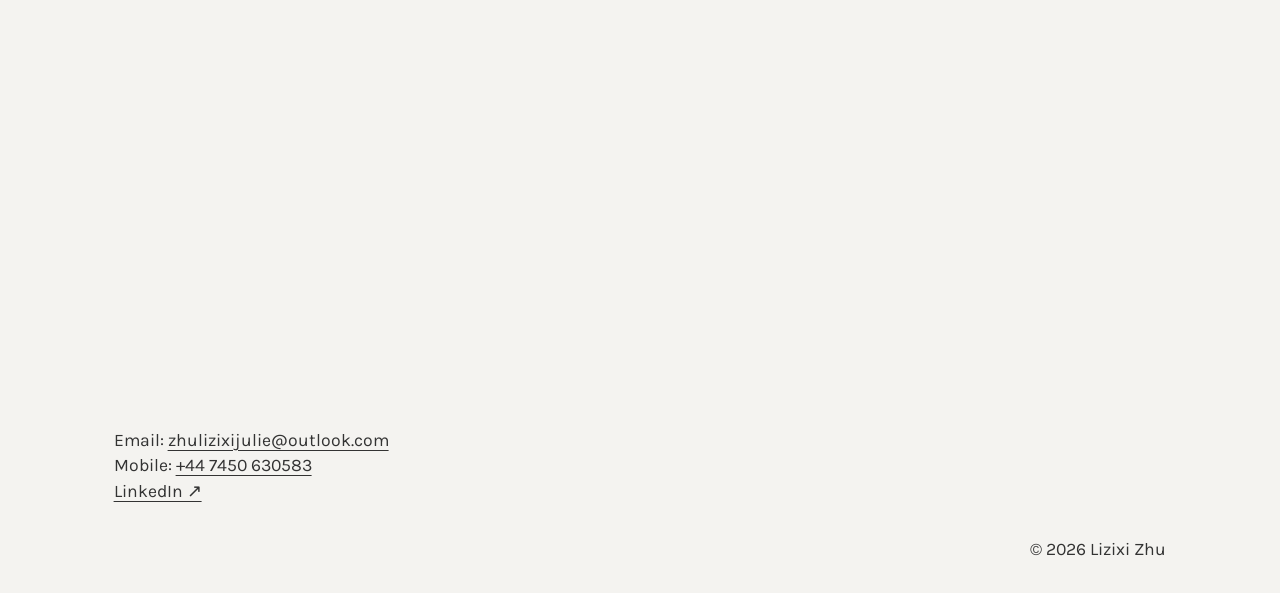
==== commit db95a177: "Update headpadel.html" ====
--- a/headpadel.html
+++ b/headpadel.html
@@ -21,12 +21,12 @@
       <section class="case-section head-hero">
         <div class="head-hero__copy">
           <!-- Brand image: script.js → IMAGE_PLACEHOLDERS["head-brand"]. -->
-          <img class="case-image head-brand-image" data-image="head-brand" src="" alt="HEAD Padel logo" />
+          <img class="case-image head-brand-image" data-image="head-brand" src="https://github.com/JulieZhu33/zhulizixi/blob/main/Padel_L01.png?raw=true" alt="HEAD Padel logo" />
           <h1>REPLAY</h1>
           <p>A racket trade-in service that turns players’ progression into an opportunity for HEAD Padel to build long-term customer loyalty.</p>
         </div>
         <!-- Hero image: script.js → IMAGE_PLACEHOLDERS["head-hero"]. -->
-        <img class="case-image head-hero-image" data-image="head-hero" src="" alt="REPLAY service preview" />
+        <img class="case-image head-hero-image" data-image="head-hero" src="https://github.com/JulieZhu33/zhulizixi/blob/main/Padel_Hero.png?raw=true" alt="REPLAY service preview" />
       </section>
 
       <section class="case-section head-brief">
@@ -53,23 +53,23 @@
         <p class="case-label">SOLUTION</p>
         <p class="head-body">REPLAY aims to promote HEAD Padel as the first choice for players ready to level up.</p>
         <!-- Solution image: script.js → IMAGE_PLACEHOLDERS["head-solution"]. -->
-        <img class="case-image head-wide-image" data-image="head-solution" src="" alt="REPLAY solution design" />
+        <img class="case-image head-wide-image" data-image="head-solution" src="https://github.com/JulieZhu33/zhulizixi/blob/main/Padel_Solution.png?raw=true" alt="REPLAY solution design" />
       </section>
 
       <section class="case-section head-touchpoints">
         <p class="case-label">TOUCHPOINTS</p>
         <p class="head-body">The solution applies the EAST behavioural framework — easy, attractive, social, and timely — to define the customer-experience design parameters.</p>
         <!-- Touchpoint overview image: script.js → IMAGE_PLACEHOLDERS["head-touchpoints"]. -->
-        <img class="case-image head-wide-image head-touchpoints-image" data-image="head-touchpoints" src="" alt="REPLAY touchpoint overview" />
+        <img class="case-image head-wide-image head-touchpoints-image" data-image="head-touchpoints" src="https://github.com/JulieZhu33/zhulizixi/blob/main/Padel_Touchpoints.png?raw=true" alt="REPLAY touchpoint overview" />
         <div class="head-touchpoint-slots">
           <!-- Touchpoint image 1: script.js → IMAGE_PLACEHOLDERS["head-touchpoint-1"]. -->
-          <img class="case-image" data-image="head-touchpoint-1" src="" alt="" />
+          <img class="case-image" data-image="head-touchpoint-1" src="https://github.com/JulieZhu33/zhulizixi/blob/main/Padel_Easy.png?raw=true" alt="" />
           <!-- Touchpoint image 2: script.js → IMAGE_PLACEHOLDERS["head-touchpoint-2"]. -->
-          <img class="case-image" data-image="head-touchpoint-2" src="" alt="" />
+          <img class="case-image" data-image="head-touchpoint-2" src="https://github.com/JulieZhu33/zhulizixi/blob/main/Padel_Attractive.png?raw=true" alt="" />
           <!-- Touchpoint image 3: script.js → IMAGE_PLACEHOLDERS["head-touchpoint-3"]. -->
-          <img class="case-image" data-image="head-touchpoint-3" src="" alt="" />
+          <img class="case-image" data-image="head-touchpoint-3" src="https://github.com/JulieZhu33/zhulizixi/blob/main/Padel_Social.png?raw=true" alt="" />
           <!-- Touchpoint image 4: script.js → IMAGE_PLACEHOLDERS["head-touchpoint-4"]. -->
-          <img class="case-image" data-image="head-touchpoint-4" src="" alt="" />
+          <img class="case-image" data-image="head-touchpoint-4" src="https://github.com/JulieZhu33/zhulizixi/blob/main/Padel_Timely.png?raw=true" alt="" />
         </div>
       </section>
 
--- a/styles.css
+++ b/styles.css
@@ -150,7 +150,58 @@
 .head-touchpoint-slots .case-image { width: 100%; height: 9.3125rem; }
 @media (max-width: 700px) { .head-hero { grid-template-columns: 1fr; gap: 2rem; min-height: auto; }.head-hero__copy { min-height: auto; }.head-brand-image { margin-bottom: 5rem; }.head-hero h1 { font-size: clamp(4.5rem, 21vw, 7rem); }.head-hero__copy > p { font-size: 1.35rem; }.head-hero-image { width: 100%; height: 25rem; margin-left: 0; }.head-brief, .head-solution, .head-touchpoints { padding-top: 4.5rem; }.head-brief > .case-label, .head-solution > .case-label, .head-touchpoints > .case-label { margin-bottom: 2.5rem; }.head-market { margin-top: 4rem; }.head-strengths, .head-touchpoint-slots { grid-template-columns: 1fr; gap: 1rem; }.head-strengths article { min-height: 10rem; }.head-wide-image, .head-touchpoints-image { height: 25rem; }.head-touchpoint-slots .case-image { height: 10rem; } }
 
-/* ===== Copilot animations ===== */
+/* Keep the MyCheckout project title over the top edge of its hero image. */
+.case-hero__copy { position: relative; align-self: stretch; display: flex; flex-direction: column; justify-content: flex-end; }
+.case-hero__copy h1 { position: absolute; z-index: 2; top: 0; left: calc(100% + 4rem); white-space: nowrap; }
+.case-hero__copy .case-kicker { margin-top: auto; }
+.case-hero .case-image--hero { position: relative; z-index: 0; }
+@media (max-width: 700px) { .case-hero__copy { display: block; align-self: auto; }.case-hero__copy h1 { position: static; margin: 0; white-space: normal; }.case-hero__copy .case-kicker { margin-top: 0; } }
+
+/* HEAD Padel — Targeting Audience and Research Methods */
+.head-audience, .head-research { padding-top: 5.1rem; }
+.head-audience > .case-label, .head-research > .case-label { margin-bottom: 4.5rem; }
+.head-persona { display: grid; grid-template-columns: minmax(20rem, .75fr) minmax(32rem, 1.25fr); gap: 1.8rem; }
+.head-persona-image { width: 100%; height: min(44vw, 44.8125rem); }
+.head-persona-card { min-height: min(44vw, 44.8125rem); padding: 5.8rem 10%; border-radius: .95rem; background: #cbe1f3; }
+.head-persona-card h2 { margin: 0 0 4.6rem; color: #2376bc; font: 700 2rem/1 Montserrat, sans-serif; text-transform: uppercase; }
+.head-persona-card dl { display: grid; gap: 1.45rem; margin: 0; font: 400 1.25rem/1.25 Karla, sans-serif; }
+.head-persona-card dl div { display: grid; gap: .4rem; }.head-persona-card dt { font-weight: 700; }.head-persona-card dd { margin: 0; }
+.research-audience-cards { display: grid; grid-template-columns: repeat(3, minmax(0, 1fr)); gap: 2.5rem; }
+.research-audience-cards article { display: grid; min-height: 12.5rem; align-content: center; padding: 2rem 3rem; border-radius: .95rem; background: #fff; }
+.research-audience-cards p { margin: 0 0 1.25rem; font: 400 1.25rem/1.2 Karla, sans-serif; }.research-audience-cards strong { color: #2376bc; font: 700 2rem/1.15 Karla, sans-serif; }.research-audience-cards strong span { color: #101010; font: 400 1.25rem/1.2 Karla, sans-serif; }
+.research-methods-grid, .research-objectives-grid { display: grid; grid-template-columns: repeat(2, minmax(0, 1fr)); gap: 2.9rem; margin-top: .8rem; }
+.research-method-card { display: grid; min-height: 12.5rem; align-content: center; padding: 2rem 2.9rem; border-radius: .95rem; background: #cbe1f3; }
+.research-method-card p { margin: 0 0 1rem; font: 400 1.25rem/1.2 Karla, sans-serif; }.research-method-card strong { color: #2376bc; font: 700 2.5rem/1 Karla, sans-serif; }.research-method-card span { margin-top: .35rem; font: 400 1.25rem/1.2 Karla, sans-serif; }
+.research-objectives-grid { margin-top: .8rem; }.research-objectives-grid article { min-height: 22.4rem; padding: 2rem 3rem; border-radius: .95rem; background: #cbe1f3; }.research-objectives-grid h2 { margin: 0 0 1.6rem; font: 400 1.25rem/1.2 Karla, sans-serif; }.research-objectives-grid ul { margin: 0; padding-left: 1.3rem; font: 400 1.25rem/1.45 Karla, sans-serif; }
+@media (max-width: 700px) { .head-audience, .head-research { padding-top: 4.5rem; }.head-audience > .case-label, .head-research > .case-label { margin-bottom: 2.5rem; }.head-persona, .research-audience-cards, .research-methods-grid, .research-objectives-grid { grid-template-columns: 1fr; gap: 1rem; }.head-persona-image, .head-persona-card { min-height: auto; height: 25rem; }.head-persona-card { height: auto; padding: 3rem 2rem; }.head-persona-card h2 { margin-bottom: 2.5rem; }.research-audience-cards article, .research-method-card, .research-objectives-grid article { min-height: auto; padding: 2rem; } }
+
+/* Refined presentation for the HEAD Padel audience and research sections. */
+.head-audience > .case-label, .head-research > .case-label { display: flex; align-items: center; gap: 1.25rem; }
+.head-audience > .case-label::after, .head-research > .case-label::after { content: ""; width: min(16vw, 14rem); height: .3rem; border-radius: 999px; background: #2376bc; }
+.head-persona { gap: 2.6rem; align-items: stretch; }
+.head-persona-image { border-radius: 1.5rem; box-shadow: 1rem 1rem 0 rgba(35, 118, 188, .12); }
+.head-persona-card { display: flex; flex-direction: column; justify-content: center; padding: 4.5rem 9%; border-radius: 1.5rem; background: linear-gradient(135deg, #dcecf8 0%, #cbe1f3 100%); }
+.head-persona-card h2 { margin-bottom: 3.5rem; font-size: clamp(2rem, 3vw, 3rem); }
+.head-persona-card dl { gap: 0; }
+.head-persona-card dl div { grid-template-columns: minmax(9rem, .65fr) 1.35fr; gap: 1rem; padding: 1rem 0; }
+.head-persona-card dl div + div { border-top: 1px solid rgba(35, 118, 188, .2); }
+.head-persona-card dd { line-height: 1.35; }
+.research-audience-cards { gap: 1.25rem; }
+.research-audience-cards article { position: relative; min-height: 13.25rem; overflow: hidden; padding: 2.25rem 2.5rem; border: 1px solid rgba(35, 118, 188, .12); border-radius: 1.5rem; box-shadow: 0 .75rem 1.75rem rgba(35, 118, 188, .07); }
+.research-audience-cards article::before { content: ""; position: absolute; top: 0; left: 0; width: 100%; height: .5rem; background: #2376bc; }
+.research-audience-cards strong { font-size: clamp(1.75rem, 2.4vw, 2.3rem); }
+.research-methods-grid { gap: 1.25rem; margin-top: 2.5rem; }
+.research-method-card { position: relative; min-height: 14rem; padding: 2.5rem 3rem; overflow: hidden; border-radius: 1.5rem; background: linear-gradient(135deg, #cbe1f3 0%, #edf6fc 100%); }
+.research-method-card::after { content: ""; position: absolute; right: -2.5rem; bottom: -4rem; width: 11rem; height: 11rem; border: 1.8rem solid rgba(35, 118, 188, .12); border-radius: 50%; }
+.research-method-card > * { position: relative; z-index: 1; }
+.research-objectives-grid { gap: 1.25rem; margin-top: 1.25rem; }
+.research-objectives-grid article { min-height: 24rem; padding: 2.75rem 3rem; border-radius: 1.5rem; background: #cbe1f3; }
+.research-objectives-grid article:nth-child(2) { background: linear-gradient(135deg, #dcecf8 0%, #cbe1f3 100%); }
+.research-objectives-grid h2 { margin-bottom: 2rem; color: #2376bc; font: 700 1.25rem/1.2 Montserrat, sans-serif; text-transform: uppercase; }
+.research-objectives-grid li + li { margin-top: .35rem; }
+@media (max-width: 700px) { .head-audience > .case-label::after, .head-research > .case-label::after { width: 3.5rem; }.head-persona { gap: 1.25rem; }.head-persona-image { box-shadow: .5rem .5rem 0 rgba(35, 118, 188, .12); }.head-persona-card dl div { grid-template-columns: 1fr; gap: .35rem; }.research-audience-cards, .research-methods-grid, .research-objectives-grid { gap: 1rem; }.research-methods-grid { margin-top: 1.5rem; }.research-objectives-grid { margin-top: 1rem; }.research-audience-cards article, .research-method-card, .research-objectives-grid article { border-radius: 1.1rem; } }
+
+/* ===== Animations ===== */
 
 .case-section {
   opacity: 0;
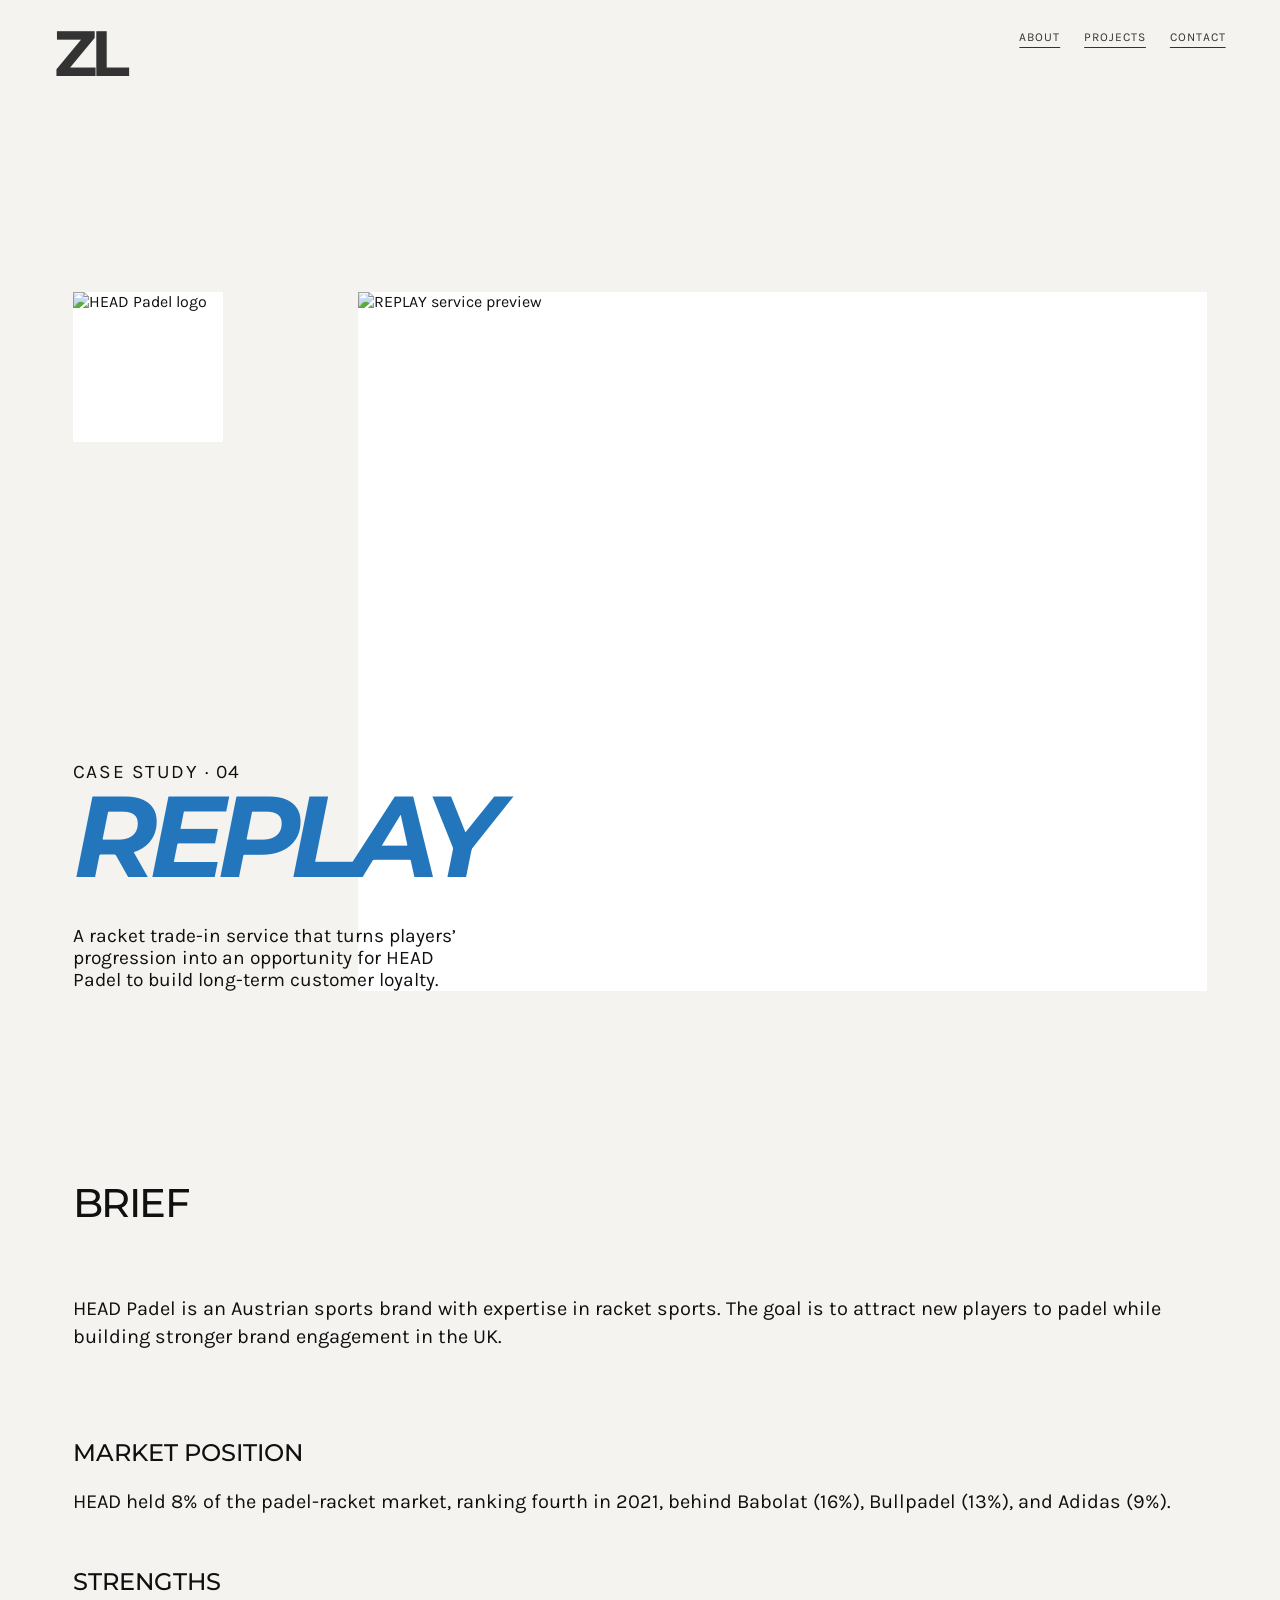
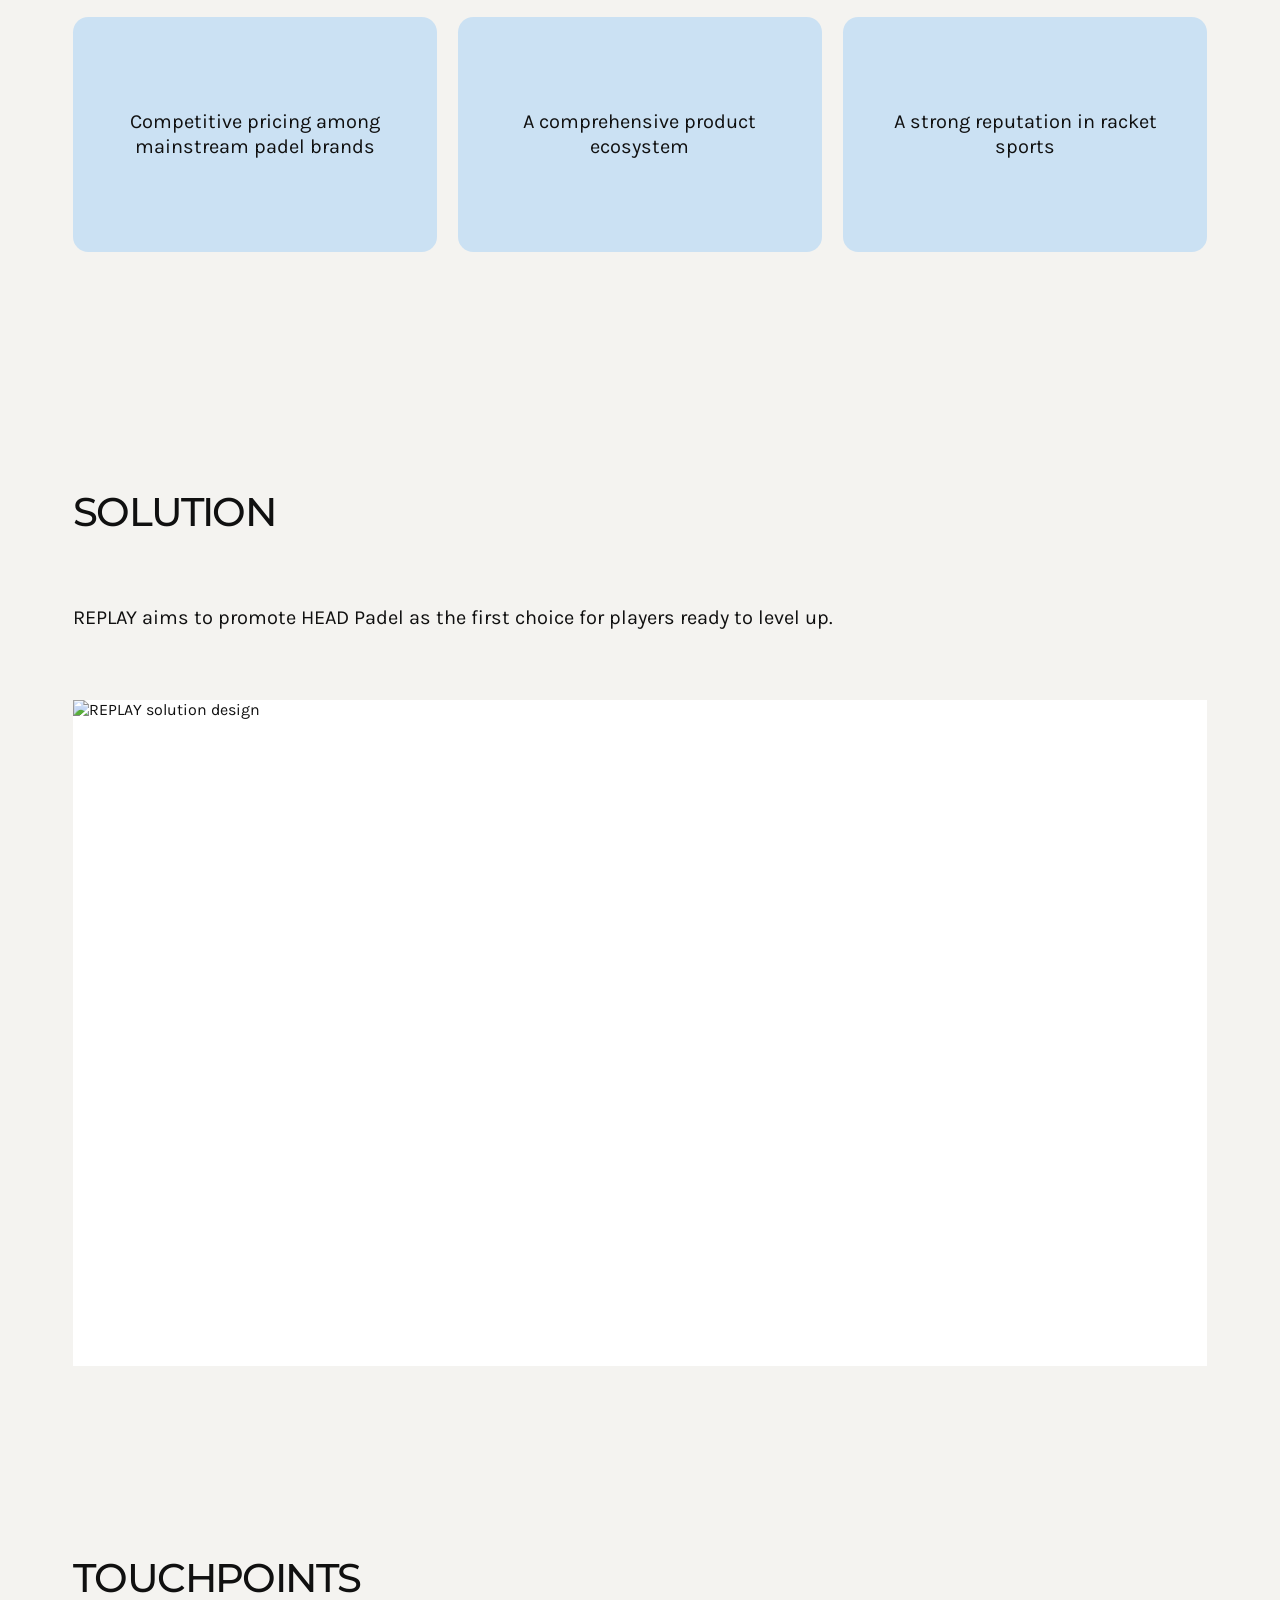
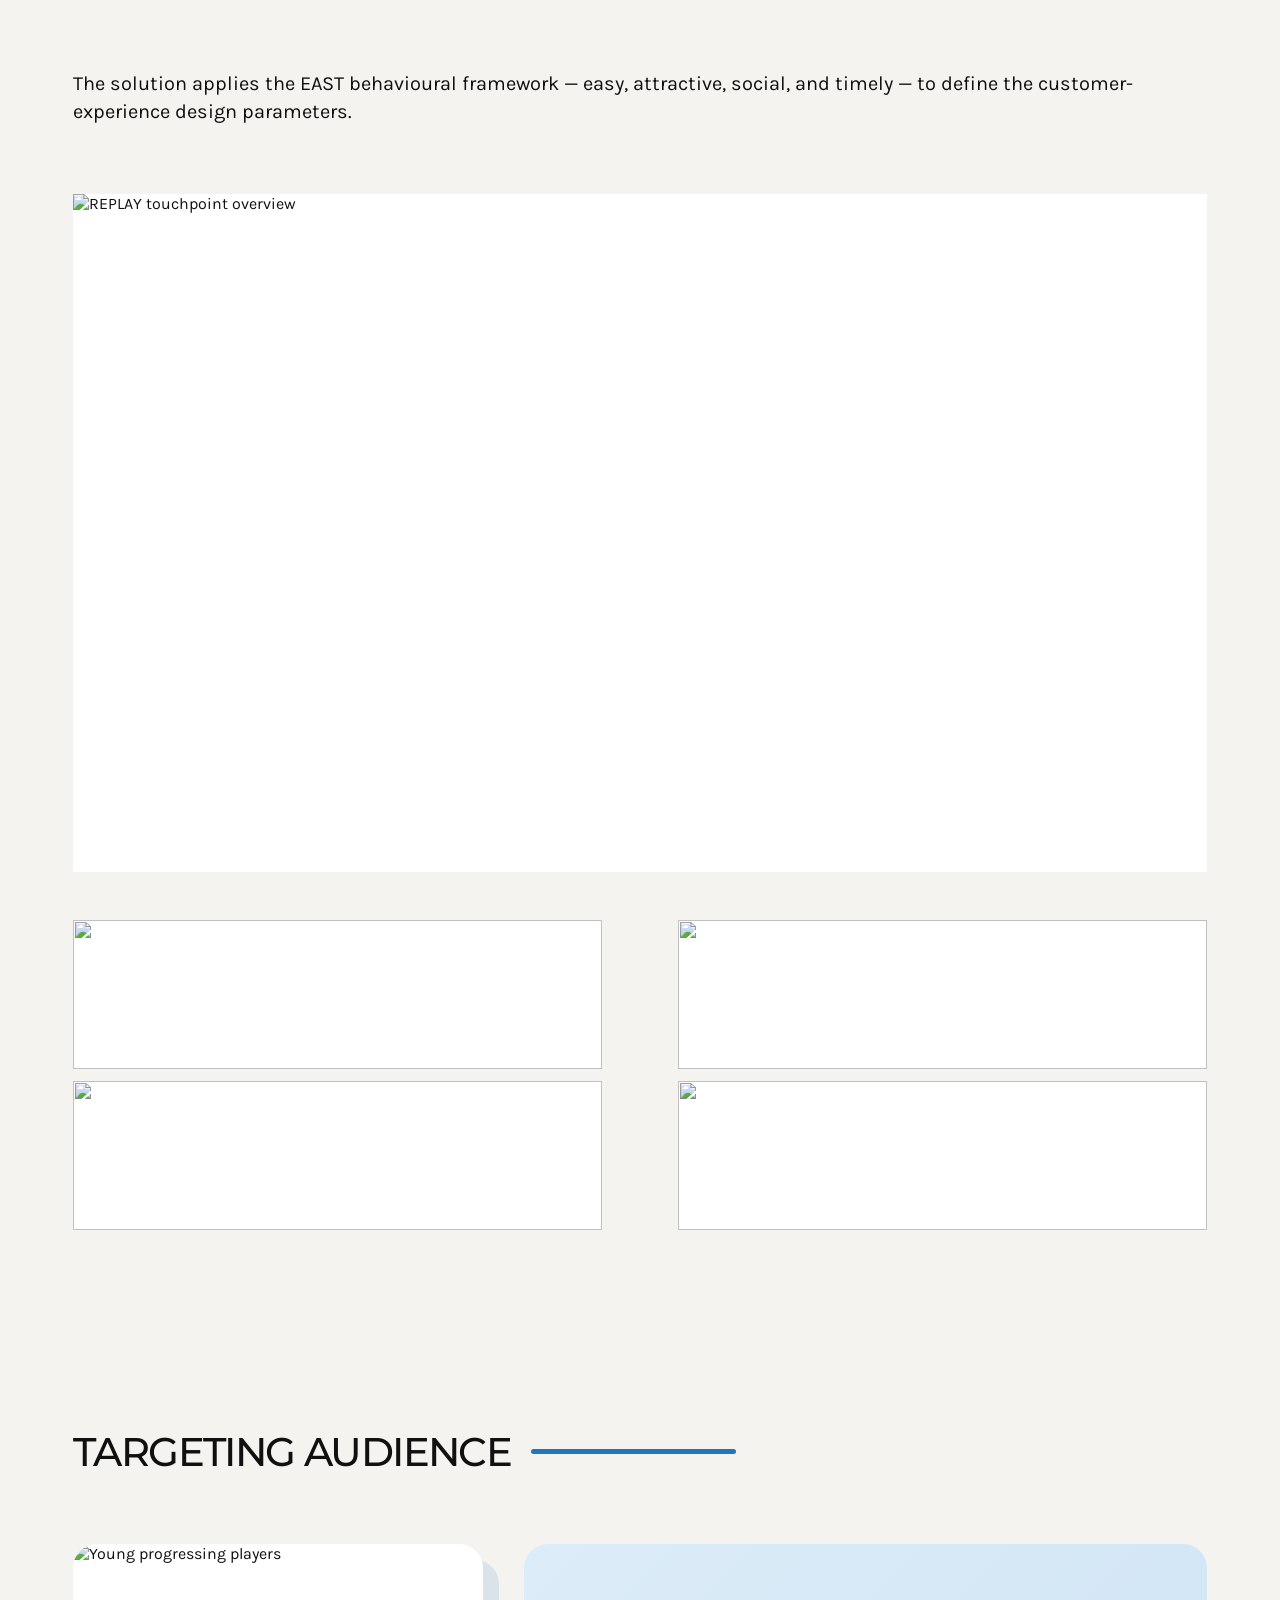
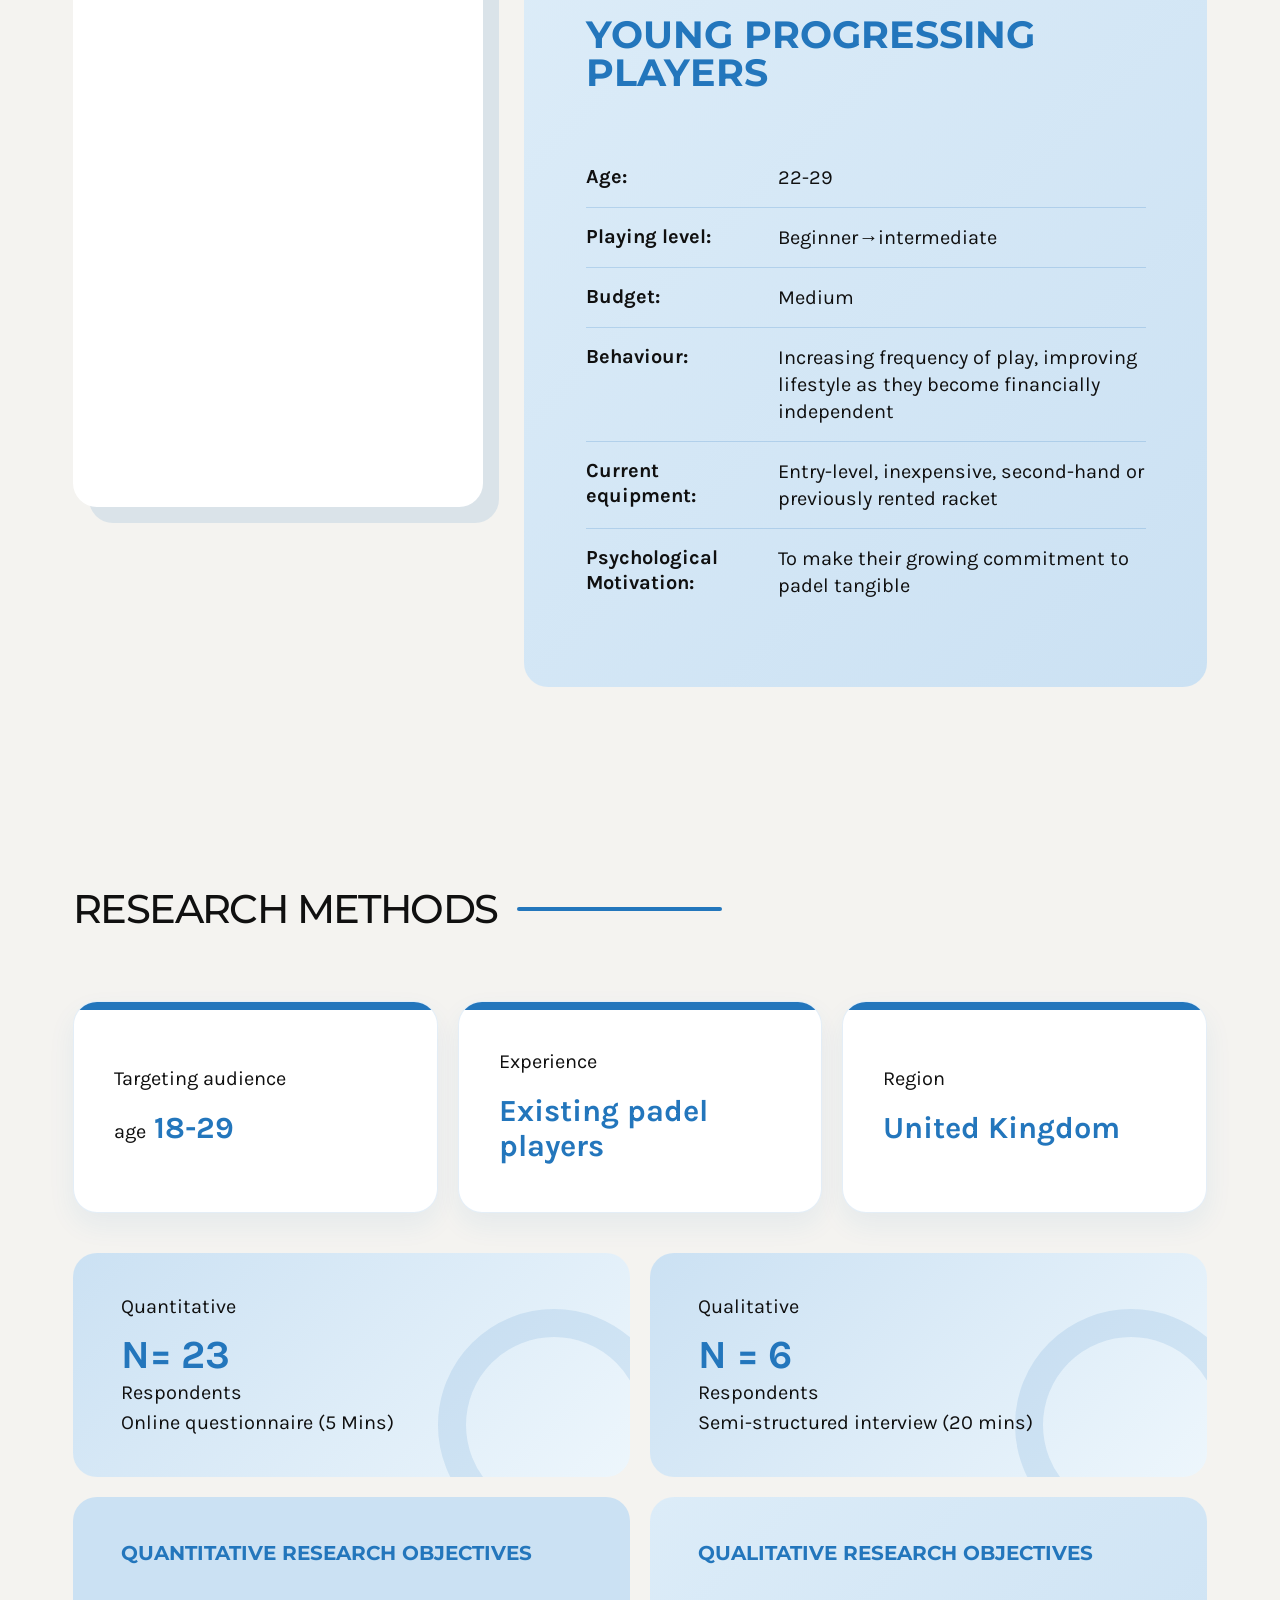
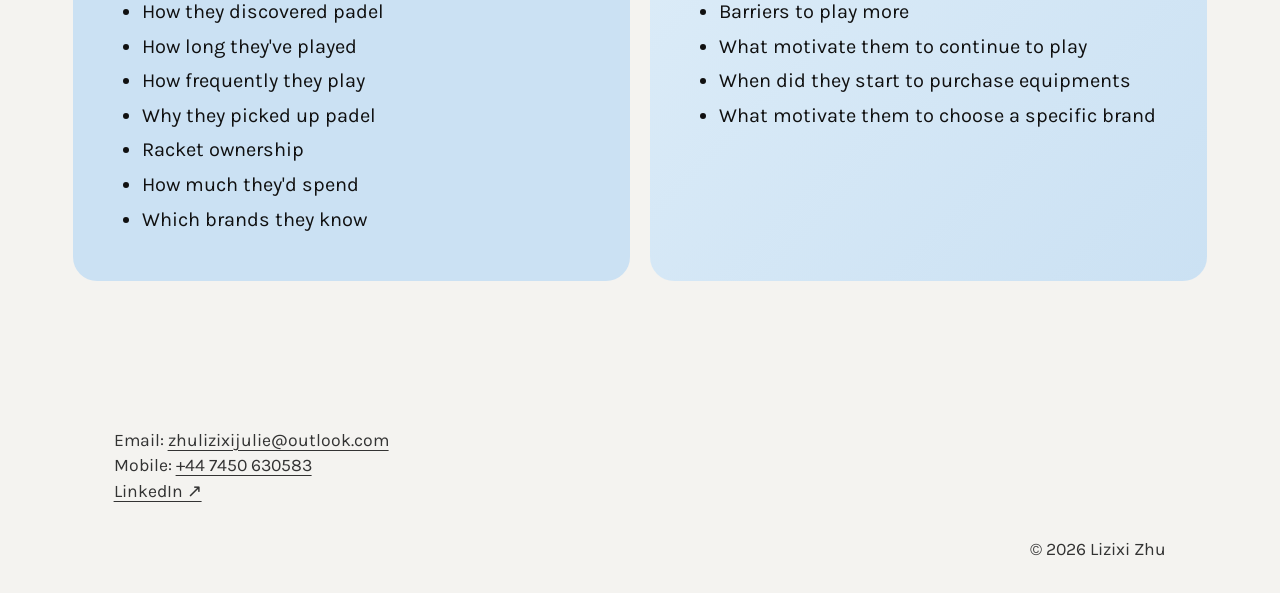
==== commit 5563c89f: "Add files via upload" ====
--- a/headpadel.html
+++ b/headpadel.html
@@ -21,12 +21,13 @@
       <section class="case-section head-hero">
         <div class="head-hero__copy">
           <!-- Brand image: script.js → IMAGE_PLACEHOLDERS["head-brand"]. -->
-          <img class="case-image head-brand-image" data-image="head-brand" src="https://github.com/JulieZhu33/zhulizixi/blob/main/Padel_L01.png?raw=true" alt="HEAD Padel logo" />
+          <img class="case-image head-brand-image" data-image="head-brand" src="" alt="HEAD Padel logo" />
+          <p class="case-kicker">CASE STUDY · 04</p>
           <h1>REPLAY</h1>
           <p>A racket trade-in service that turns players’ progression into an opportunity for HEAD Padel to build long-term customer loyalty.</p>
         </div>
         <!-- Hero image: script.js → IMAGE_PLACEHOLDERS["head-hero"]. -->
-        <img class="case-image head-hero-image" data-image="head-hero" src="https://github.com/JulieZhu33/zhulizixi/blob/main/Padel_Hero.png?raw=true" alt="REPLAY service preview" />
+        <img class="case-image head-hero-image" data-image="head-hero" src="" alt="REPLAY service preview" />
       </section>
 
       <section class="case-section head-brief">
@@ -53,23 +54,23 @@
         <p class="case-label">SOLUTION</p>
         <p class="head-body">REPLAY aims to promote HEAD Padel as the first choice for players ready to level up.</p>
         <!-- Solution image: script.js → IMAGE_PLACEHOLDERS["head-solution"]. -->
-        <img class="case-image head-wide-image" data-image="head-solution" src="https://github.com/JulieZhu33/zhulizixi/blob/main/Padel_Solution.png?raw=true" alt="REPLAY solution design" />
+        <img class="case-image head-wide-image" data-image="head-solution" src="" alt="REPLAY solution design" />
       </section>
 
       <section class="case-section head-touchpoints">
         <p class="case-label">TOUCHPOINTS</p>
         <p class="head-body">The solution applies the EAST behavioural framework — easy, attractive, social, and timely — to define the customer-experience design parameters.</p>
         <!-- Touchpoint overview image: script.js → IMAGE_PLACEHOLDERS["head-touchpoints"]. -->
-        <img class="case-image head-wide-image head-touchpoints-image" data-image="head-touchpoints" src="https://github.com/JulieZhu33/zhulizixi/blob/main/Padel_Touchpoints.png?raw=true" alt="REPLAY touchpoint overview" />
+        <img class="case-image head-wide-image head-touchpoints-image" data-image="head-touchpoints" src="" alt="REPLAY touchpoint overview" />
         <div class="head-touchpoint-slots">
           <!-- Touchpoint image 1: script.js → IMAGE_PLACEHOLDERS["head-touchpoint-1"]. -->
-          <img class="case-image" data-image="head-touchpoint-1" src="https://github.com/JulieZhu33/zhulizixi/blob/main/Padel_Easy.png?raw=true" alt="" />
+          <img class="case-image" data-image="head-touchpoint-1" src="" alt="" />
           <!-- Touchpoint image 2: script.js → IMAGE_PLACEHOLDERS["head-touchpoint-2"]. -->
-          <img class="case-image" data-image="head-touchpoint-2" src="https://github.com/JulieZhu33/zhulizixi/blob/main/Padel_Attractive.png?raw=true" alt="" />
+          <img class="case-image" data-image="head-touchpoint-2" src="" alt="" />
           <!-- Touchpoint image 3: script.js → IMAGE_PLACEHOLDERS["head-touchpoint-3"]. -->
-          <img class="case-image" data-image="head-touchpoint-3" src="https://github.com/JulieZhu33/zhulizixi/blob/main/Padel_Social.png?raw=true" alt="" />
+          <img class="case-image" data-image="head-touchpoint-3" src="" alt="" />
           <!-- Touchpoint image 4: script.js → IMAGE_PLACEHOLDERS["head-touchpoint-4"]. -->
-          <img class="case-image" data-image="head-touchpoint-4" src="https://github.com/JulieZhu33/zhulizixi/blob/main/Padel_Timely.png?raw=true" alt="" />
+          <img class="case-image" data-image="head-touchpoint-4" src="" alt="" />
         </div>
       </section>
 
--- a/styles.css
+++ b/styles.css
@@ -131,7 +131,7 @@
 .head-hero__copy { position: relative; z-index: 1; display: flex; min-height: 43.7rem; flex-direction: column; align-items: flex-start; }
 .head-brand-image { width: 9.375rem; height: 9.375rem; margin-bottom: auto; }
 .head-hero h1 { margin: 0; color: #2376bc; font: italic 700 clamp(5rem, 9vw, 8rem)/.92 Montserrat, sans-serif; letter-spacing: -.08em; }
-.head-hero__copy > p { max-width: 49.6rem; margin: 2.25rem 0 0; font: 400 clamp(1.35rem, 2vw, 2rem)/1 Karla, sans-serif; }
+.head-hero__copy > p { max-width: 49.6rem; margin: 2.25rem 0 0; font: 400 clamp(1.15rem, 1.5vw, 1.5rem)/1.15 Karla, sans-serif; }
 .head-hero-image { position: relative; z-index: 0; width: calc(100% + 12rem); height: 43.7rem; margin-left: -12rem; }
 .head-brief { padding-top: 4.5rem; }
 .head-brief > .case-label { margin-bottom: 4.5rem; }
@@ -148,14 +148,14 @@
 .head-touchpoints-image { height: min(53vw, 51.1rem); }
 .head-touchpoint-slots { display: grid; grid-template-columns: repeat(2, minmax(0, 1fr)); gap: .75rem 4.75rem; margin-top: 3rem; }
 .head-touchpoint-slots .case-image { width: 100%; height: 9.3125rem; }
-@media (max-width: 700px) { .head-hero { grid-template-columns: 1fr; gap: 2rem; min-height: auto; }.head-hero__copy { min-height: auto; }.head-brand-image { margin-bottom: 5rem; }.head-hero h1 { font-size: clamp(4.5rem, 21vw, 7rem); }.head-hero__copy > p { font-size: 1.35rem; }.head-hero-image { width: 100%; height: 25rem; margin-left: 0; }.head-brief, .head-solution, .head-touchpoints { padding-top: 4.5rem; }.head-brief > .case-label, .head-solution > .case-label, .head-touchpoints > .case-label { margin-bottom: 2.5rem; }.head-market { margin-top: 4rem; }.head-strengths, .head-touchpoint-slots { grid-template-columns: 1fr; gap: 1rem; }.head-strengths article { min-height: 10rem; }.head-wide-image, .head-touchpoints-image { height: 25rem; }.head-touchpoint-slots .case-image { height: 10rem; } }
+@media (max-width: 700px) { .head-hero { grid-template-columns: 1fr; gap: 2rem; min-height: auto; }.head-hero__copy { min-height: auto; }.head-brand-image { margin-bottom: 5rem; }.head-hero h1 { font-size: clamp(4.5rem, 21vw, 7rem); }.head-hero__copy > p { font-size: 1.15rem; }.head-hero-image { width: 100%; height: 25rem; margin-left: 0; }.head-brief, .head-solution, .head-touchpoints { padding-top: 4.5rem; }.head-brief > .case-label, .head-solution > .case-label, .head-touchpoints > .case-label { margin-bottom: 2.5rem; }.head-market { margin-top: 4rem; }.head-strengths, .head-touchpoint-slots { grid-template-columns: 1fr; gap: 1rem; }.head-strengths article { min-height: 10rem; }.head-wide-image, .head-touchpoints-image { height: 25rem; }.head-touchpoint-slots .case-image { height: 10rem; } }
 
 /* Keep the MyCheckout project title over the top edge of its hero image. */
 .case-hero__copy { position: relative; align-self: stretch; display: flex; flex-direction: column; justify-content: flex-end; }
-.case-hero__copy h1 { position: absolute; z-index: 2; top: 0; left: calc(100% + 4rem); white-space: nowrap; }
+.case-hero__copy h1 { position: static; z-index: auto; margin: 0; white-space: normal; font-size: clamp(3.75rem, 7vw, 6.5rem); }
 .case-hero__copy .case-kicker { margin-top: auto; }
-.case-hero .case-image--hero { position: relative; z-index: 0; }
-@media (max-width: 700px) { .case-hero__copy { display: block; align-self: auto; }.case-hero__copy h1 { position: static; margin: 0; white-space: normal; }.case-hero__copy .case-kicker { margin-top: 0; } }
+.case-hero .case-image--hero { position: relative; z-index: 0; width: calc(100% + 4rem); }
+@media (max-width: 700px) { .case-hero__copy { display: block; align-self: auto; }.case-hero__copy h1 { position: static; margin: 0; white-space: normal; }.case-hero__copy .case-kicker { margin-top: 0; }.case-hero .case-image--hero { width: 100%; } }
 
 /* HEAD Padel — Targeting Audience and Research Methods */
 .head-audience, .head-research { padding-top: 5.1rem; }
@@ -201,50 +201,71 @@
 .research-objectives-grid li + li { margin-top: .35rem; }
 @media (max-width: 700px) { .head-audience > .case-label::after, .head-research > .case-label::after { width: 3.5rem; }.head-persona { gap: 1.25rem; }.head-persona-image { box-shadow: .5rem .5rem 0 rgba(35, 118, 188, .12); }.head-persona-card dl div { grid-template-columns: 1fr; gap: .35rem; }.research-audience-cards, .research-methods-grid, .research-objectives-grid { gap: 1rem; }.research-methods-grid { margin-top: 1.5rem; }.research-objectives-grid { margin-top: 1rem; }.research-audience-cards article, .research-method-card, .research-objectives-grid article { border-radius: 1.1rem; } }
 
-/* ===== Animations ===== */
-
-.case-section {
-  opacity: 0;
-  transform: translateY(24px);
-  transition:
-    opacity 0.7s ease,
-    transform 0.7s ease;
+/* ── Subtle portfolio motion ───────────────────────────────────────────── */
+@media (prefers-reduced-motion: no-preference) {
+  html { scroll-behavior: smooth; }
+
+  [data-reveal] {
+    opacity: 0;
+    transform: translateY(1.25rem);
+    transition: opacity .65s ease, transform .65s cubic-bezier(.22, 1, .36, 1);
+  }
+
+  [data-reveal].is-revealed {
+    opacity: 1;
+    transform: translateY(0);
+  }
+
+  .site-header {
+    animation: header-arrival .55s cubic-bezier(.22, 1, .36, 1) both;
+  }
+
+  .project-card,
+  .case-image,
+  .insight-cards .insight-card,
+  .solution-grid article,
+  .benefit-grid div,
+  .co-benefit-card,
+  .result-card,
+  .head-strengths article,
+  .head-persona-card,
+  .research-audience-cards article,
+  .research-method-card,
+  .research-objectives-grid article,
+  .text-link,
+  .site-header nav a,
+  .site-footer a {
+    transition: transform .25s ease, color .25s ease, background .25s ease, box-shadow .25s ease;
+  }
+
+  .project-card:hover,
+  .project-card:focus-visible,
+  .case-image:hover,
+  .insight-cards .insight-card:hover,
+  .solution-grid article:hover,
+  .benefit-grid div:hover,
+  .co-benefit-card:hover,
+  .result-card:hover,
+  .head-strengths article:hover,
+  .head-persona-card:hover,
+  .research-audience-cards article:hover,
+  .research-method-card:hover,
+  .research-objectives-grid article:hover {
+    transform: translateY(-.15rem);
+    box-shadow: 0 .45rem 1.25rem rgba(24, 31, 37, .09);
+  }
+
+  .text-link:hover,
+  .text-link:focus-visible,
+  .site-header nav a:hover,
+  .site-header nav a:focus-visible,
+  .site-footer a:hover,
+  .site-footer a:focus-visible {
+    transform: translateY(-.12rem);
+  }
+
+  @keyframes header-arrival {
+    from { opacity: 0; transform: translateY(-.8rem); }
+    to { opacity: 1; transform: translateY(0); }
+  }
 }
-
-.case-section.is-visible {
-  opacity: 1;
-  transform: translateY(0);
-}
-
-/* Hero appears immediately */
-.case-hero {
-  opacity: 1;
-  transform: none;
-}
-
-/* Images */
-.case-image {
-  transition:
-    transform 0.45s ease,
-    box-shadow 0.45s ease;
-}
-
-.case-image:hover {
-  transform: translateY(-4px);
-}
-
-/* Cards */
-.co-benefit-card,
-.insight-card,
-.result-card {
-  transition:
-    transform 0.35s ease,
-    box-shadow 0.35s ease;
-}
-
-.co-benefit-card:hover,
-.insight-card:hover,
-.result-card:hover {
-  transform: translateY(-4px);
-  box-shadow: 0 10px 30px rgba(0,0,0,0.08);
-}
